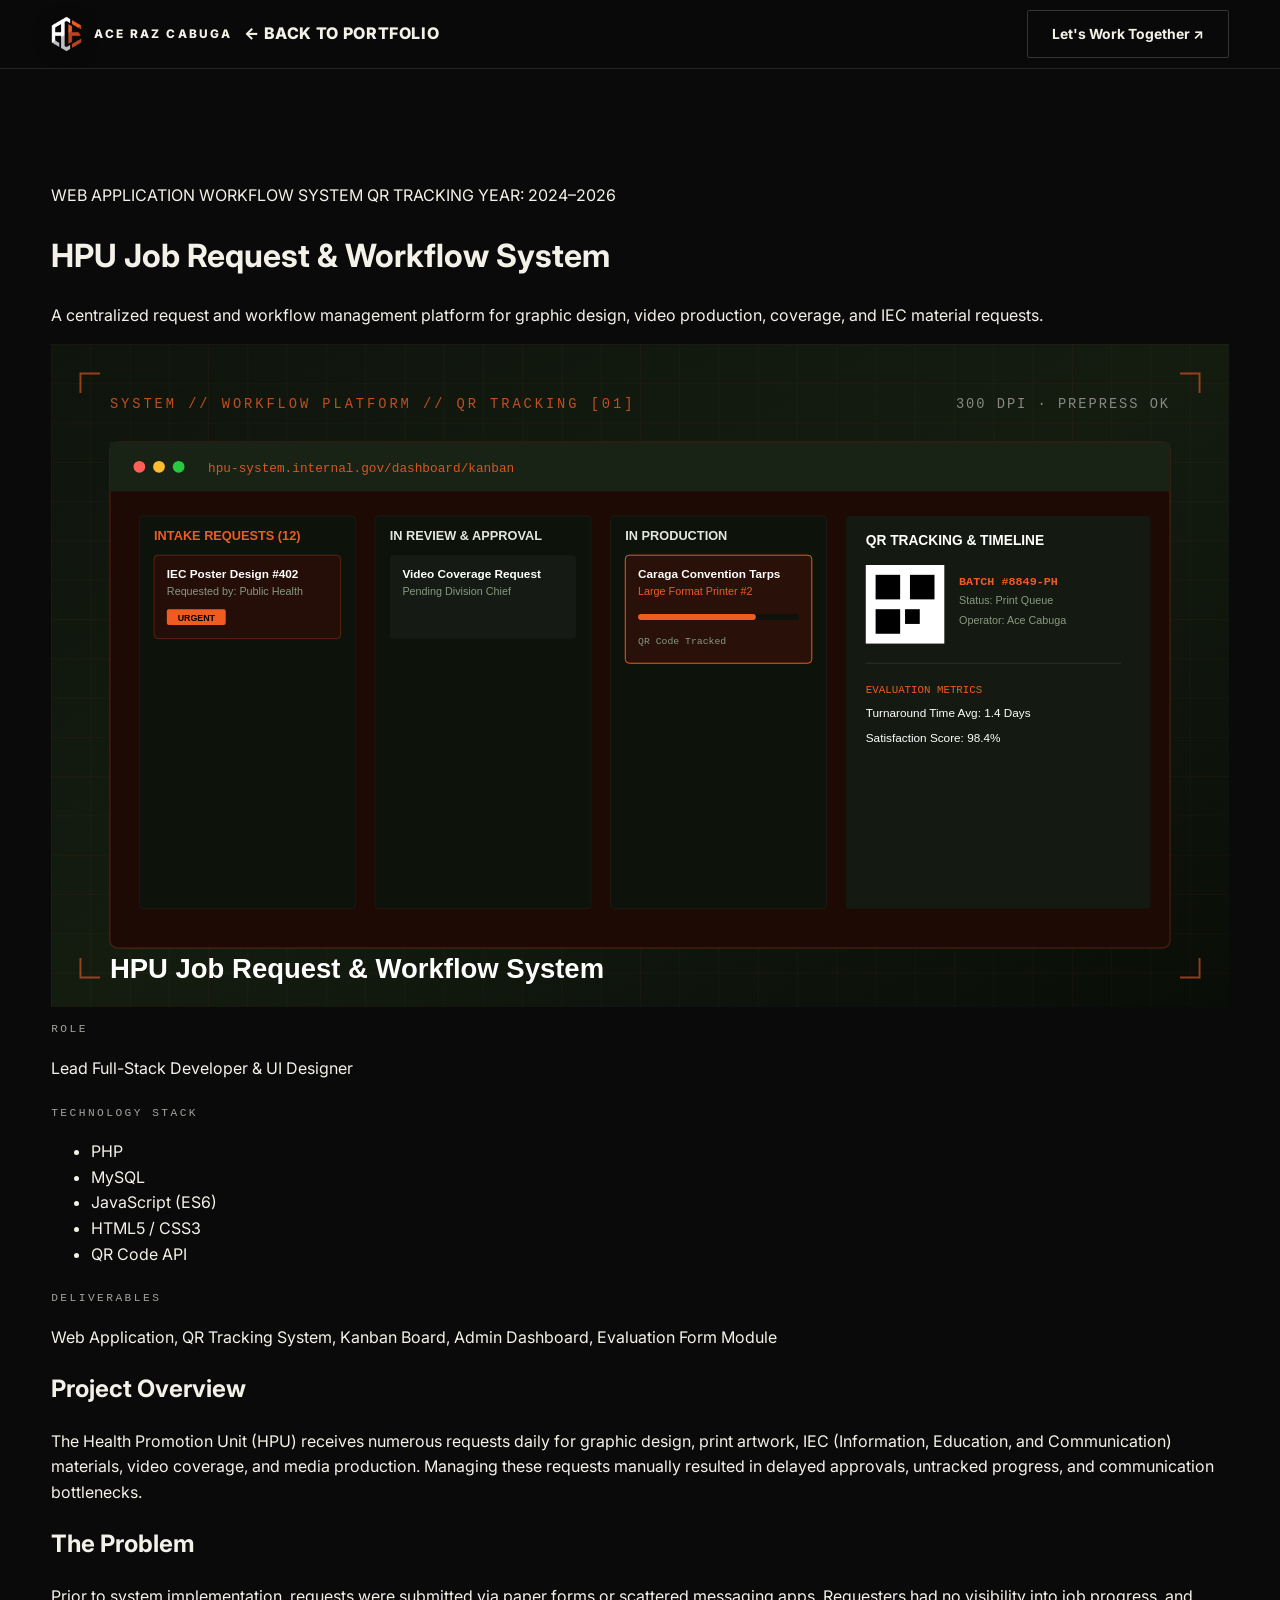
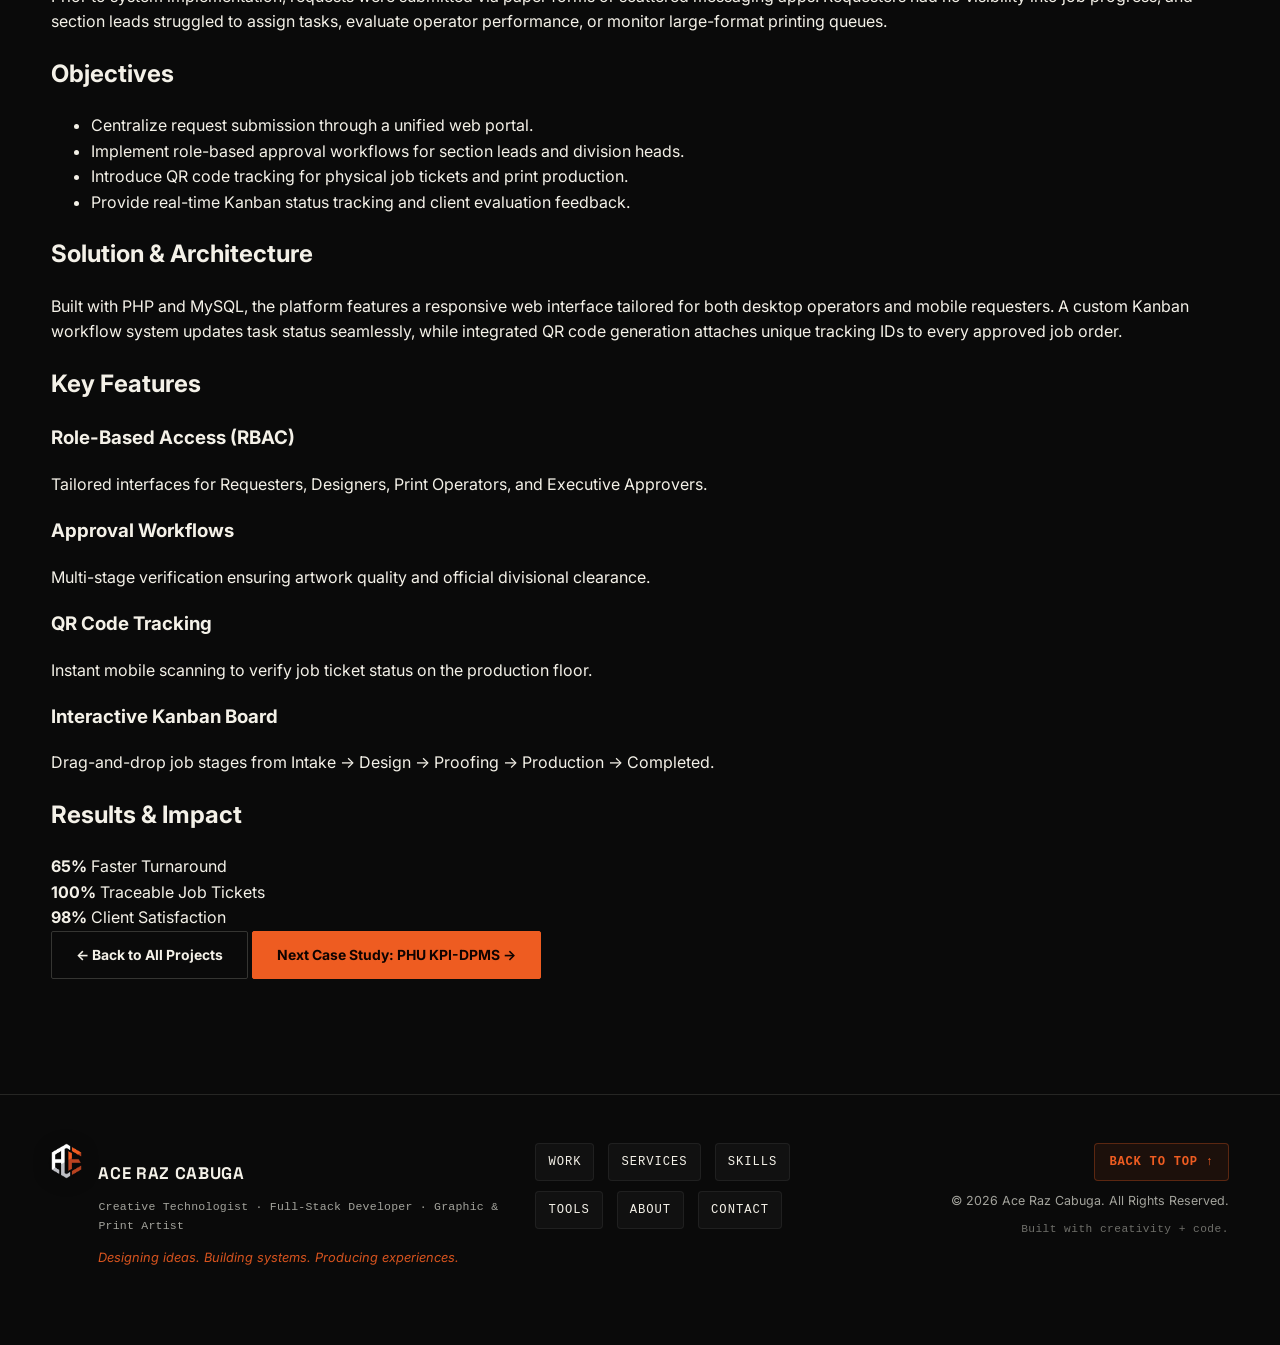
==== projects/hpu-job-request.html @ ffd81ed8 "Initial commit: Ace Creatives website files" ====
<!DOCTYPE html>
<html lang="en">
<head>
  <meta charset="UTF-8">
  <meta name="viewport" content="width=device-width, initial-scale=1.0">
  <meta name="description" content="Case Study: HPU Job Request System — Ace Raz Cabuga Portfolio">
  <title>HPU Job Request System — Case Study | Ace Raz Cabuga</title>
  <link rel="icon" href="../assets/profile/ac-monogram-profile.svg" type="image/svg+xml" />
  <link rel="preconnect" href="https://fonts.googleapis.com">
  <link rel="preconnect" href="https://fonts.gstatic.com" crossorigin>
  <link href="https://fonts.googleapis.com/css2?family=Inter:wght@400;500;600;700&family=JetBrains+Mono:wght@400;500;600&family=Space+Grotesk:wght@500;600;700;800&display=swap" rel="stylesheet">
  <link rel="stylesheet" href="../css/styles.css">
</head>
<body class="case-study-body">

  <header class="site-header" id="top">
    <a class="brand" href="../index.html#work" aria-label="Back to portfolio">
      <img src="../assets/images/logo.png" alt="Ace Raz Cabuga Official Logo" class="brand-logo-img" width="36" height="36" />
      <span class="brand-name">ACE RAZ CABUGA</span>
      <span class="brand-sub">← BACK TO PORTFOLIO</span>
    </a>
    <a class="btn btn-ghost" href="../index.html#contact">Let's Work Together ↗</a>
  </header>

  <main class="section-pad">
    <div class="case-study-hero">
      <div class="case-meta-bar">
        <span class="tech-tag">WEB APPLICATION</span>
        <span class="tech-tag">WORKFLOW SYSTEM</span>
        <span class="tech-tag">QR TRACKING</span>
        <span class="mono-meta">YEAR: 2024–2026</span>
      </div>
      <h1 class="case-title">HPU Job Request &amp; Workflow System</h1>
      <p class="case-subtitle">A centralized request and workflow management platform for graphic design, video production, coverage, and IEC material requests.</p>
    </div>

    <div class="case-preview-image">
      <!-- REPLACE WITH: assets/projects/hpu-job-request.jpg -->
      <img src="../assets/projects/hpu-job-request.svg" alt="HPU Job Request System Interface Overview" loading="lazy" />
    </div>

    <div class="case-grid">
      <aside class="case-sidebar">
        <div class="case-side-box">
          <span class="eyebrow">Role</span>
          <p>Lead Full-Stack Developer &amp; UI Designer</p>
        </div>
        <div class="case-side-box">
          <span class="eyebrow">Technology Stack</span>
          <ul class="tech-list">
            <li>PHP</li>
            <li>MySQL</li>
            <li>JavaScript (ES6)</li>
            <li>HTML5 / CSS3</li>
            <li>QR Code API</li>
          </ul>
        </div>
        <div class="case-side-box">
          <span class="eyebrow">Deliverables</span>
          <p>Web Application, QR Tracking System, Kanban Board, Admin Dashboard, Evaluation Form Module</p>
        </div>
      </aside>

      <article class="case-content">
        <section class="case-section">
          <h2>Project Overview</h2>
          <p>The Health Promotion Unit (HPU) receives numerous requests daily for graphic design, print artwork, IEC (Information, Education, and Communication) materials, video coverage, and media production. Managing these requests manually resulted in delayed approvals, untracked progress, and communication bottlenecks.</p>
        </section>

        <section class="case-section">
          <h2>The Problem</h2>
          <p>Prior to system implementation, requests were submitted via paper forms or scattered messaging apps. Requesters had no visibility into job progress, and section leads struggled to assign tasks, evaluate operator performance, or monitor large-format printing queues.</p>
        </section>

        <section class="case-section">
          <h2>Objectives</h2>
          <ul>
            <li>Centralize request submission through a unified web portal.</li>
            <li>Implement role-based approval workflows for section leads and division heads.</li>
            <li>Introduce QR code tracking for physical job tickets and print production.</li>
            <li>Provide real-time Kanban status tracking and client evaluation feedback.</li>
          </ul>
        </section>

        <section class="case-section">
          <h2>Solution &amp; Architecture</h2>
          <p>Built with PHP and MySQL, the platform features a responsive web interface tailored for both desktop operators and mobile requesters. A custom Kanban workflow system updates task status seamlessly, while integrated QR code generation attaches unique tracking IDs to every approved job order.</p>
        </section>

        <section class="case-section">
          <h2>Key Features</h2>
          <div class="feature-grid">
            <div class="feature-card">
              <h3>Role-Based Access (RBAC)</h3>
              <p>Tailored interfaces for Requesters, Designers, Print Operators, and Executive Approvers.</p>
            </div>
            <div class="feature-card">
              <h3>Approval Workflows</h3>
              <p>Multi-stage verification ensuring artwork quality and official divisional clearance.</p>
            </div>
            <div class="feature-card">
              <h3>QR Code Tracking</h3>
              <p>Instant mobile scanning to verify job ticket status on the production floor.</p>
            </div>
            <div class="feature-card">
              <h3>Interactive Kanban Board</h3>
              <p>Drag-and-drop job stages from Intake → Design → Proofing → Production → Completed.</p>
            </div>
          </div>
        </section>

        <section class="case-section">
          <h2>Results &amp; Impact</h2>
          <div class="stats-row">
            <div class="stat-item">
              <strong>65%</strong>
              <span>Faster Turnaround</span>
            </div>
            <div class="stat-item">
              <strong>100%</strong>
              <span>Traceable Job Tickets</span>
            </div>
            <div class="stat-item">
              <strong>98%</strong>
              <span>Client Satisfaction</span>
            </div>
          </div>
        </section>
      </article>
    </div>

    <div class="case-nav-footer">
      <a class="btn btn-ghost" href="../index.html#work">← Back to All Projects</a>
      <a class="btn btn-primary" href="phu-kpi.html">Next Case Study: PHU KPI-DPMS →</a>
    </div>
  </main>

  <footer class="site-footer">
    <div class="footer-brand">
      <img src="../assets/images/logo.png" alt="Ace Raz Cabuga Official Logo" class="brand-logo-img" width="36" height="36" />
      <div>
        <p class="footer-title">ACE RAZ CABUGA</p>
        <p class="footer-subtitle">Creative Technologist · Full-Stack Developer · Graphic &amp; Print Artist</p>
        <p class="footer-tagline">Designing ideas. Building systems. Producing experiences.</p>
      </div>
    </div>

    <nav class="footer-nav" aria-label="Footer navigation">
      <a href="../index.html#work">Work</a>
      <a href="../index.html#services">Services</a>
      <a href="../index.html#skills">Skills</a>
      <a href="../index.html#tools">Tools</a>
      <a href="../index.html#about">About</a>
      <a href="../index.html#contact">Contact</a>
    </nav>

    <div class="footer-right">
      <a href="#top" class="footer-back-top">Back to top ↑</a>
      <p>© <span>2026</span> Ace Raz Cabuga. All Rights Reserved.</p>
      <span class="footer-tag">Built with creativity + code.</span>
    </div>
  </footer>

  <script src="../js/cursor.js"></script>
</body>
</html>
---- css/styles.css ----
/* ============================================================
   Ace Raz Cabuga — 2026 Premium Dark Editorial
   Theme: dark charcoal / off-white / red-orange accent
   Type: Inter (body) + Space Grotesk (display) + IBM Plex Mono (labels)
   ============================================================ */
:root {
  /* Required theme system */
  --bg: #0a0a0a;
  --surface: #111110;
  --surface-2: #141413;
  --text: #f4f1e8;
  --muted: #a3a39c;
  --border: #262624;
  --accent: #ee5c21;
  --accent-soft: rgba(238, 92, 33, 0.14);

  /* Aliases (backward compatible) */
  --bg-soft: var(--surface);
  --panel: var(--surface-2);
  --line: var(--border);
  --line-soft: #1c1c1a;
  --faint: #6f6f6a;
  --accent-ink: #0f0300;

  --max: 1420px;
  --pad: clamp(20px, 4vw, 64px);
  --radius: 2px;
  --header-h: 68px;
  --font-display: "Space Grotesk", Inter, ui-sans-serif, system-ui, sans-serif;
  --font-body: Inter, ui-sans-serif, system-ui, -apple-system, "Segoe UI", sans-serif;
  --font-mono: "IBM Plex Mono", "Space Mono", ui-monospace, SFMono-Regular, Menlo, monospace;
}

* {
  box-sizing: border-box;
}

html {
  scroll-behavior: smooth;
}

body {
  margin: 0;
  background: var(--bg);
  color: var(--text);
  font-family: var(--font-body);
  -webkit-font-smoothing: antialiased;
  text-rendering: optimizeLegibility;
  overflow-x: hidden;
  line-height: 1.6;
}

::selection {
  background: var(--accent);
  color: #0a0a0a;
}

::-webkit-scrollbar {
  width: 10px;
}

::-webkit-scrollbar-track {
  background: #0a0a0a;
}

::-webkit-scrollbar-thumb {
  background: #2b2b28;
  border: 2px solid #0a0a0a;
}

::-webkit-scrollbar-thumb:hover {
  background: var(--accent);
}

a {
  color: inherit;
  text-decoration: none;
}

button,
input,
textarea,
select {
  font: inherit;
}

strong {
  font-weight: 700;
}

:focus-visible {
  outline: 2px solid var(--accent);
  outline-offset: 3px;
}

/* ---------- Utility / a11y ---------- */
.skip-link {
  position: fixed;
  top: -60px;
  left: 16px;
  z-index: 1000;
  background: var(--accent);
  color: #0a0a0a;
  font-weight: 800;
  font-size: 0.85rem;
  padding: 10px 16px;
  transition: top 0.2s ease;
}

.skip-link:focus {
  top: 12px;
}

.scroll-progress {
  position: fixed;
  top: 0;
  left: 0;
  right: 0;
  height: 2px;
  z-index: 200;
}

.scroll-progress span {
  display: block;
  height: 100%;
  width: 0;
  background: var(--accent);
}

.noise {
  pointer-events: none;
  position: fixed;
  inset: 0;
  opacity: 0.04;
  z-index: 999;
  background-image: url("data:image/svg+xml,%3Csvg viewBox='0 0 180 180' xmlns='http://www.w3.org/2000/svg'%3E%3Cfilter id='n'%3E%3CfeTurbulence type='fractalNoise' baseFrequency='.85' numOctaves='4' stitchTiles='stitch'/%3E%3C/filter%3E%3Crect width='100%25' height='100%25' filter='url(%23n)' opacity='.8'/%3E%3C/svg%3E");
}

.page-grid {
  pointer-events: none;
  position: fixed;
  inset: 0;
  z-index: 0;
  opacity: 0.5;
  background-image: linear-gradient(rgba(255, 255, 255, 0.025) 1px, transparent 1px);
  background-size: 100% 120px;
  mask-image: linear-gradient(to bottom, #000 0%, transparent 40%);
}

main,
.site-footer {
  position: relative;
  z-index: 1;
}

/* ---------- Header (always fixed at top on scroll) ---------- */
.site-header {
  position: fixed;
  top: 0;
  left: 0;
  right: 0;
  width: 100%;
  z-index: 1000;
  min-height: var(--header-h);
  padding: 10px var(--pad);
  display: flex;
  align-items: center;
  justify-content: space-between;
  gap: 20px;
  border-bottom: 1px solid var(--border);
  background: rgba(10, 10, 10, 0.94);
  backdrop-filter: blur(16px);
  -webkit-backdrop-filter: blur(16px);
  transition: background 0.25s ease, border-color 0.25s ease, padding 0.25s ease;
}

.site-header.scrolled {
  background: rgba(8, 8, 8, 0.98);
  border-bottom-color: #33332f;
  box-shadow: 0 10px 30px rgba(0, 0, 0, 0.6);
}

body {
  padding-top: var(--header-h);
}

section[id] {
  scroll-margin-top: calc(var(--header-h) + 18px);
}

.brand {
  display: flex;
  align-items: center;
  gap: 12px;
  font-weight: 800;
  letter-spacing: 0.04em;
  flex-shrink: 0;
  text-decoration: none;
}

.brand-mark {
  font-family: var(--font-display);
  font-size: 1.45rem;
  font-weight: 700;
  letter-spacing: -0.08em;
  color: var(--accent);
}

.brand-logo-img {
  height: 36px;
  width: auto;
  max-width: 44px;
  object-fit: contain;
  display: block;
  filter: drop-shadow(0 2px 8px rgba(0, 0, 0, 0.5));
  transition: transform 0.25s ease, filter 0.25s ease;
}

.brand:hover .brand-logo-img {
  transform: scale(1.06);
  filter: drop-shadow(0 4px 14px rgba(238, 92, 33, 0.4));
}

.brand-name {
  font-size: 0.74rem;
  letter-spacing: 0.18em;
}

.site-nav {
  display: flex;
  align-items: center;
  gap: clamp(6px, 1.1vw, 16px);
  font-size: 0.76rem;
  color: #c8c8c2;
}

.nav-link {
  display: inline-flex;
  align-items: baseline;
  gap: 6px;
  padding: 10px 2px;
  position: relative;
  min-height: 44px;
  align-items: center;
  transition: color 0.2s ease;
}

.nav-link .nav-num {
  font-family: var(--font-mono);
  font-size: 0.6rem;
  color: var(--faint);
}

.nav-link::after {
  content: "";
  position: absolute;
  left: 0;
  bottom: 6px;
  height: 1px;
  width: 0;
  background: var(--accent);
  transition: width 0.25s ease;
}

.nav-link:hover {
  color: var(--text);
}

.nav-link:hover::after,
.nav-link.active::after {
  width: 100%;
}

.nav-link.active {
  color: var(--accent);
}

.nav-link.active .nav-num {
  color: var(--accent);
}

.nav-cta {
  display: inline-flex;
  align-items: center;
  gap: 8px;
  padding: 10px 16px;
  min-height: 44px;
  border: 1px solid #3a3a36;
  color: var(--text);
  font-weight: 700;
  white-space: nowrap;
  transition: background 0.2s ease, color 0.2s ease, border-color 0.2s ease, transform 0.2s ease;
}

.nav-cta i {
  font-style: normal;
  color: var(--accent);
}

.nav-cta:hover {
  background: var(--accent);
  color: #0a0a0a;
  border-color: var(--accent);
  transform: translateY(-1px);
}

.nav-cta:hover i {
  color: #0a0a0a;
}

.menu-toggle {
  display: none;
  background: none;
  border: 1px solid var(--border);
  padding: 10px 12px;
  min-width: 48px;
  min-height: 44px;
  color: var(--text);
  cursor: pointer;
}

.menu-toggle span {
  display: block;
  width: 24px;
  height: 1.5px;
  background: currentColor;
  margin: 5px 0;
  transition: transform 0.25s ease, opacity 0.25s ease;
}

.menu-toggle[aria-expanded="true"] span:first-child {
  transform: translateY(3.5px) rotate(45deg);
}

.menu-toggle[aria-expanded="true"] span:last-child {
  transform: translateY(-3px) rotate(-45deg);
}

/* ---------- Layout ---------- */
.section-pad {
  width: min(100%, var(--max));
  margin: 0 auto;
  padding: clamp(72px, 9vw, 128px) var(--pad);
}

.section-line {
  border-top: 1px solid var(--border);
}

.eyebrow {
  font-family: var(--font-mono);
  font-size: 0.7rem;
  letter-spacing: 0.22em;
  text-transform: uppercase;
  color: var(--muted);
  font-weight: 500;
}

.eyebrow-count {
  color: var(--accent);
}

/* ---------- Hero ---------- */
.hero {
  padding-top: clamp(28px, 4vw, 52px);
}

.hero-top {
  display: flex;
  justify-content: space-between;
  align-items: center;
  gap: 16px;
  flex-wrap: wrap;
  border-top: 1px solid var(--border);
  border-bottom: 1px solid var(--border);
  padding: 12px 0;
  margin-bottom: 30px;
  font-family: var(--font-mono);
  font-size: 0.72rem;
  letter-spacing: 0.1em;
  text-transform: uppercase;
  color: var(--muted);
}

.hero-eyebrow {
  margin: 0;
  color: var(--text);
}

.hero-location {
  margin: 0;
}

.hero-grid {
  display: grid;
  grid-template-columns: minmax(0, 1.6fr) minmax(300px, 0.72fr);
  gap: clamp(40px, 6vw, 96px);
  align-items: start;
}

.display {
  margin: 0;
  font-family: var(--font-display);
  font-size: clamp(2.9rem, 7.4vw, 7.6rem);
  line-height: 0.95;
  letter-spacing: -0.055em;
  font-weight: 700;
  text-wrap: balance;
}

.display span {
  color: var(--accent);
}

.hero-lead {
  max-width: 640px;
  color: #bcbdb7;
  font-size: clamp(1rem, 1.5vw, 1.18rem);
  line-height: 1.7;
  margin: 26px 0 0;
}

.hero-lead strong {
  color: var(--text);
}

.hero-actions {
  display: flex;
  flex-wrap: wrap;
  gap: 12px;
  margin-top: 28px;
}

.hero-small {
  margin: 20px 0 0;
  font-size: 0.86rem;
  display: flex;
  align-items: center;
  gap: 10px;
}

.hero-small a {
  color: var(--accent);
  text-decoration: underline;
  text-underline-offset: 4px;
  font-weight: 600;
}

.hero-small a:hover {
  color: #ff7530;
}

.hero-roles {
  margin: 14px 0 0;
  font-family: var(--font-mono);
  font-size: 0.68rem;
  letter-spacing: 0.12em;
  text-transform: uppercase;
  color: var(--faint);
}

.status-dot {
  width: 8px;
  height: 8px;
  background: var(--accent);
  display: inline-block;
  border-radius: 50%;
  box-shadow: 0 0 0 6px var(--accent-soft);
  animation: pulse 2.2s infinite;
  flex-shrink: 0;
}

@keyframes pulse {

  0%,
  100% {
    box-shadow: 0 0 0 4px var(--accent-soft);
  }

  50% {
    box-shadow: 0 0 0 9px rgba(238, 92, 33, 0.08);
  }
}

.btn {
  min-height: 48px;
  display: inline-flex;
  align-items: center;
  justify-content: center;
  gap: 10px;
  padding: 0 24px;
  border: 1px solid var(--border);
  border-radius: var(--radius);
  font-size: 0.87rem;
  font-weight: 700;
  cursor: pointer;
  transition: transform 0.2s ease, background 0.2s ease, color 0.2s ease, border-color 0.2s ease;
}

.btn i {
  font-style: normal;
}

.btn:hover {
  transform: translateY(-2px);
}

.btn-primary {
  background: var(--accent);
  color: var(--accent-ink);
  border-color: var(--accent);
}

.btn-primary:hover {
  background: #ff661a;
  border-color: #ff661a;
}

.btn-ghost {
  background: transparent;
  color: var(--text);
  border-color: #353532;
}

.btn-ghost:hover {
  border-color: var(--accent);
  color: var(--accent);
}

.btn-large {
  min-height: 56px;
  padding-inline: 28px;
  font-size: 0.95rem;
}

.link-btn {
  background: none;
  border: none;
  padding: 0;
  color: var(--accent);
  text-decoration: underline;
  text-underline-offset: 3px;
  cursor: pointer;
  font-size: inherit;
}

.link-btn:hover {
  color: #ff7530;
}

/* Portrait placeholder */
.hero-card {
  border: 1px solid var(--border);
  background: var(--surface-2);
  padding: 16px;
  border-radius: var(--radius);
}

.portrait-shell {
  aspect-ratio: 4 / 4.6;
  position: relative;
  display: grid;
  place-items: center;
  overflow: hidden;
  background: #060606;
  border: 1px solid var(--line-soft);
  transition: border-color 0.4s ease, box-shadow 0.4s ease;
}

.portrait-shell:hover {
  border-color: var(--accent);
  box-shadow: 0 14px 44px rgba(238, 92, 33, 0.28);
}

.portrait-grid {
  position: absolute;
  inset: 0;
  z-index: 1;
  background-image: linear-gradient(rgba(255, 255, 255, 0.07) 1px, transparent 1px), linear-gradient(90deg, rgba(255, 255, 255, 0.07) 1px, transparent 1px);
  background-size: 28px 28px;
  opacity: 0.65;
  transition: opacity 0.45s ease, background-image 0.45s ease, transform 0.45s ease;
}

.portrait-glow {
  position: absolute;
  inset: -15%;
  z-index: 1;
  background: radial-gradient(circle at 50% 55%, rgba(238, 92, 33, 0.4) 0%, rgba(238, 92, 33, 0.08) 48%, transparent 70%);
  opacity: 0.25;
  transition: opacity 0.45s ease, transform 0.45s ease;
  pointer-events: none;
}

.portrait-shell:hover .portrait-grid {
  opacity: 1;
  background-image: linear-gradient(rgba(238, 92, 33, 0.35) 1px, transparent 1px), linear-gradient(90deg, rgba(238, 92, 33, 0.35) 1px, transparent 1px);
  transform: scale(1.03);
}

.portrait-shell:hover .portrait-glow {
  opacity: 1;
  transform: scale(1.08);
}

.portrait-shell img,
.portrait-img {
  position: absolute;
  inset: 0;
  width: 100%;
  height: 100%;
  object-fit: contain;
  object-position: center bottom;
  z-index: 2;
  filter: drop-shadow(0 12px 26px rgba(0, 0, 0, 0.85));
  transition: transform 0.45s cubic-bezier(0.16, 1, 0.3, 1), filter 0.45s ease;
}

.portrait-shell:hover .portrait-img,
.portrait-shell:hover img {
  transform: scale(1.04);
  filter: drop-shadow(0 18px 42px rgba(238, 92, 33, 0.5)) contrast(1.05) brightness(1.03);
}

.portrait-meta {
  position: absolute;
  top: 12px;
  left: 14px;
  margin: 0;
  font-family: var(--font-mono);
  font-size: 0.6rem;
  letter-spacing: 0.12em;
  line-height: 1.7;
  color: #8d8d86;
  z-index: 2;
}

.portrait-caption {
  position: absolute;
  left: 14px;
  bottom: 12px;
  margin: 0;
  font-family: var(--font-mono);
  font-size: 0.62rem;
  letter-spacing: 0.12em;
  text-transform: uppercase;
  line-height: 1.7;
  color: #d6d6cf;
  z-index: 2;
}

.portrait-corner {
  position: absolute;
  width: 14px;
  height: 14px;
  z-index: 3;
  border-color: var(--accent);
  border-style: solid;
  border-width: 0;
}

.portrait-corner.tl {
  top: 10px;
  left: 10px;
  border-top-width: 1.5px;
  border-left-width: 1.5px;
}

.portrait-corner.tr {
  top: 10px;
  right: 10px;
  border-top-width: 1.5px;
  border-right-width: 1.5px;
}

.portrait-corner.bl {
  bottom: 10px;
  left: 10px;
  border-bottom-width: 1.5px;
  border-left-width: 1.5px;
}

.portrait-corner.br {
  bottom: 10px;
  right: 10px;
  border-bottom-width: 1.5px;
  border-right-width: 1.5px;
}

.profile-meta {
  display: grid;
  gap: 14px;
  padding-top: 16px;
}

.profile-meta div {
  display: grid;
  gap: 5px;
}

.profile-meta strong {
  font-size: 0.9rem;
  font-weight: 650;
}

.profile-tags {
  display: flex;
  gap: 8px;
  list-style: none;
  margin: 4px 0 0;
  padding: 0;
  flex-wrap: wrap;
}

.profile-tags li {
  font-family: var(--font-mono);
  font-size: 0.64rem;
  letter-spacing: 0.1em;
  text-transform: uppercase;
  border: 1px solid var(--border);
  padding: 7px 10px;
  color: var(--muted);
}

.profile-tags li:first-child {
  color: #0a0a0a;
  background: var(--accent);
  border-color: var(--accent);
  font-weight: 700;
}

/* Scroll hint */
.scroll-hint {
  display: inline-flex;
  align-items: center;
  gap: 12px;
  margin-top: 40px;
  font-family: var(--font-mono);
  font-size: 0.68rem;
  letter-spacing: 0.2em;
  text-transform: uppercase;
  color: var(--faint);
}

.scroll-hint i {
  display: block;
  width: 1px;
  height: 44px;
  background: var(--border);
  position: relative;
  overflow: hidden;
}

.scroll-hint i::after {
  content: "";
  position: absolute;
  top: -50%;
  left: 0;
  width: 100%;
  height: 50%;
  background: var(--accent);
  animation: scrollline 1.8s ease-in-out infinite;
}

@keyframes scrollline {
  0% {
    top: -50%;
  }

  100% {
    top: 100%;
  }
}

/* Ticker Marquee (Infinite Seamless Loop) */
.ticker {
  margin-top: 34px;
  border-top: 1px solid var(--border);
  border-bottom: 1px solid var(--border);
  padding: 14px 0;
  overflow: hidden;
  background: rgba(255, 255, 255, 0.008);
  display: flex;
  white-space: nowrap;
}

.ticker-track {
  display: flex;
  gap: 24px;
  align-items: center;
  white-space: nowrap;
  width: max-content;
  font-family: var(--font-mono);
  font-size: 0.72rem;
  letter-spacing: 0.18em;
  text-transform: uppercase;
  color: #c4c4be;
  animation: marquee 28s linear infinite;
  will-change: transform;
}

.ticker:hover .ticker-track {
  animation-play-state: paused;
}

.ticker-track i {
  color: var(--accent);
  font-style: normal;
  font-weight: 700;
}

@keyframes marquee {
  0% {
    transform: translate3d(0, 0, 0);
  }

  100% {
    transform: translate3d(-50%, 0, 0);
  }
}

/* ---------- Section heads ---------- */
.section-head {
  display: grid;
  grid-template-columns: minmax(0, 1.3fr) minmax(280px, 0.6fr);
  gap: 48px;
  align-items: end;
  margin-bottom: 42px;
}

.section-head h2,
.split-intro h2,
.about-title h2 {
  margin: 14px 0 0;
  font-family: var(--font-display);
  font-size: clamp(2.4rem, 4.8vw, 5rem);
  line-height: 0.98;
  letter-spacing: -0.045em;
  font-weight: 700;
  text-wrap: balance;
}

.section-head p,
.split-intro p {
  color: var(--muted);
  line-height: 1.75;
  max-width: 560px;
  margin: 0;
}

.section-side .hint {
  margin-top: 16px;
  font-family: var(--font-mono);
  font-size: 0.74rem;
  color: var(--faint);
  letter-spacing: 0.04em;
}

.section-side .hint span {
  color: var(--accent);
  font-weight: 500;
}

/* ---------- Work ---------- */
.project-filter {
  display: flex;
  flex-wrap: wrap;
  gap: 8px;
  margin-bottom: 26px;
}

.filter-btn {
  color: #bdbdb7;
  border: 1px solid var(--border);
  background: transparent;
  padding: 10px 16px;
  min-height: 44px;
  cursor: pointer;
  border-radius: var(--radius);
  font-weight: 600;
  font-size: 0.84rem;
  transition: background 0.2s ease, color 0.2s ease, border-color 0.2s ease;
}

.filter-btn sup {
  font-family: var(--font-mono);
  font-size: 0.6rem;
  opacity: 0.7;
  margin-left: 4px;
}

.filter-btn.active,
.filter-btn:hover {
  color: #0b0b0b;
  background: var(--accent);
  border-color: var(--accent);
}

.project-grid {
  display: grid;
  grid-template-columns: repeat(2, minmax(0, 1fr));
  gap: 22px;
}

.project-card {
  border-top: 1px solid var(--border);
  padding-top: 14px;
  transition: opacity 0.3s ease, transform 0.3s ease;
}

.project-card.is-hidden {
  display: none;
}

.project-card.is-hiding {
  opacity: 0;
  transform: translateY(12px) scale(0.99);
}

.project-art {
  min-height: 340px;
  padding: 22px;
  display: flex;
  flex-direction: column;
  justify-content: flex-end;
  position: relative;
  overflow: hidden;
  border-radius: var(--radius);
  border: 1px solid rgba(0, 0, 0, 0.4);
  transition: transform 0.3s ease;
}

.project-art img {
  position: absolute;
  inset: 0;
  width: 100%;
  height: 100%;
  object-fit: cover;
}

.project-card:hover .project-art {
  transform: translateY(-3px);
}

.project-art::before {
  content: "";
  position: absolute;
  inset: 0;
  background-image: linear-gradient(rgba(0, 0, 0, 0.06) 1px, transparent 1px), linear-gradient(90deg, rgba(0, 0, 0, 0.06) 1px, transparent 1px);
  background-size: 26px 26px;
  pointer-events: none;
}

.project-art::after {
  content: "";
  position: absolute;
  width: 56%;
  aspect-ratio: 1;
  border: 1px solid currentColor;
  opacity: 0.16;
  border-radius: 50%;
  top: -12%;
  right: -10%;
  pointer-events: none;
}

.project-top {
  position: absolute;
  top: 0;
  left: 0;
  right: 0;
  display: flex;
  justify-content: space-between;
  gap: 12px;
  padding: 14px 16px;
  font-family: var(--font-mono);
  font-size: 0.62rem;
  letter-spacing: 0.12em;
  text-transform: uppercase;
  opacity: 0.9;
  z-index: 2;
}

.project-giant {
  position: relative;
  z-index: 2;
  font-family: var(--font-display);
  font-size: clamp(3.8rem, 7vw, 7rem);
  line-height: 0.8;
  font-weight: 700;
  letter-spacing: -0.07em;
  transition: letter-spacing 0.3s ease;
}

.project-card:hover .project-giant {
  letter-spacing: -0.05em;
}

.project-art small {
  position: relative;
  z-index: 2;
  margin-top: 12px;
  font-family: var(--font-mono);
  font-size: 0.66rem;
  letter-spacing: 0.16em;
  text-transform: uppercase;
  font-weight: 500;
}

.project-index {
  position: absolute;
  bottom: 16px;
  right: 16px;
  z-index: 2;
  font-family: var(--font-mono);
  font-size: 0.62rem;
  letter-spacing: 0.12em;
  opacity: 0.75;
  border: 1px solid currentColor;
  padding: 5px 8px;
  border-radius: var(--radius);
}

/* Flat editorial swatches */
.art-one {
  background: #ee5c21;
  color: #10140b;
}

.art-two {
  background: #ece9de;
  color: #141414;
}

.art-three {
  background: #1b1528;
  color: #f0e8ff;
  border-color: #2e2545;
}

.art-four {
  background: #13191d;
  color: #d9e8ee;
  border-color: #233038;
}

.art-five {
  background: #d9d0bd;
  color: #181309;
}

.art-rental {
  background: #101418;
  color: #cfe3d4;
  border-color: #222d28;
}

.art-pharma {
  background: #e8ece7;
  color: #12201a;
}

.project-info {
  display: grid;
  grid-template-columns: 44px 1fr;
  gap: 14px;
  padding: 18px 4px 12px;
}

.project-num {
  color: var(--accent);
  font-size: 0.74rem;
  font-weight: 500;
  padding-top: 5px;
  font-family: var(--font-mono);
  transition: transform 0.25s ease;
}

.project-card:hover .project-num {
  transform: translateY(-2px);
}

.project-cat {
  font-family: var(--font-mono) !important;
  font-size: 0.66rem !important;
  letter-spacing: 0.14em !important;
  text-transform: uppercase !important;
  color: var(--faint) !important;
  margin: 0 0 8px !important;
}

.project-info h3 {
  margin: 0 0 10px;
  font-size: 1.28rem;
  letter-spacing: -0.02em;
  font-family: var(--font-display);
}

.project-info p {
  color: var(--muted);
  line-height: 1.65;
  margin: 0 0 14px;
  font-size: 0.93rem;
}

.project-open {
  background: none;
  border: none;
  padding: 10px 0;
  min-height: 44px;
  color: var(--text);
  font-weight: 700;
  font-size: 0.86rem;
  cursor: pointer;
  display: inline-flex;
  align-items: center;
  gap: 8px;
  border-top: 1px dashed var(--border);
  width: 100%;
  margin-top: 6px;
  transition: color 0.2s ease, gap 0.2s ease;
}

.project-open i {
  font-style: normal;
  color: var(--accent);
}

.project-open:hover {
  color: var(--accent);
  gap: 12px;
}

.tags {
  display: flex;
  flex-wrap: wrap;
  gap: 7px;
}

.tags span {
  padding: 7px 10px;
  border: 1px solid var(--border);
  color: #c6c6c0;
  font-family: var(--font-mono);
  font-size: 0.62rem;
  text-transform: uppercase;
  letter-spacing: 0.06em;
  border-radius: var(--radius);
  background: rgba(255, 255, 255, 0.015);
}

.empty-note {
  border: 1px dashed var(--border);
  padding: 22px;
  color: var(--muted);
  text-align: center;
  margin-top: 22px;
  font-family: var(--font-mono);
  font-size: 0.8rem;
}

/* ---------- Services (visually distinct: rows, no previews) ---------- */
.services-list {
  border-top: 1px solid var(--border);
}

.service-row {
  display: grid;
  grid-template-columns: 64px 1fr 1fr 40px;
  gap: 28px;
  padding: 30px 8px;
  border-bottom: 1px solid var(--border);
  align-items: start;
  transition: background 0.2s ease;
}

.service-row:hover {
  background: rgba(255, 255, 255, 0.012);
}

.service-index {
  color: var(--accent);
  font-size: 0.74rem;
  font-family: var(--font-mono);
  padding-top: 6px;
}

.service-row h3 {
  margin: 0 0 14px;
  font-size: clamp(1.35rem, 2.2vw, 2rem);
  letter-spacing: -0.03em;
  font-family: var(--font-display);
  font-weight: 700;
}

.service-row p {
  margin: 0;
  color: var(--muted);
  line-height: 1.7;
  font-size: 0.94rem;
}

.service-tags {
  display: flex;
  flex-wrap: wrap;
  gap: 7px;
}

.service-tags span {
  font-family: var(--font-mono);
  font-size: 0.62rem;
  letter-spacing: 0.06em;
  text-transform: uppercase;
  color: var(--muted);
  border: 1px solid var(--border);
  padding: 6px 9px;
  border-radius: var(--radius);
}

.service-arrow {
  color: var(--faint);
  font-size: 1.2rem;
  transition: color 0.2s ease, transform 0.2s ease;
}

.service-row:hover .service-arrow {
  color: var(--accent);
  transform: translate(2px, -2px);
}

/* ---------- Skills ---------- */
.split-section {
  display: grid;
  grid-template-columns: minmax(280px, 0.75fr) minmax(0, 1.5fr);
  gap: clamp(48px, 8vw, 110px);
  align-items: start;
}

.split-intro {
  position: sticky;
  top: calc(var(--header-h) + 24px);
}

.split-intro p {
  margin-top: 22px;
}

.split-facts {
  display: grid;
  grid-template-columns: 1fr 1fr;
  gap: 12px;
  margin: 26px 0;
  border-top: 1px solid var(--border);
  border-bottom: 1px solid var(--border);
}

.split-facts div {
  padding: 16px 0;
}

.split-facts div+div {
  border-left: 1px solid var(--border);
  padding-left: 16px;
}

.split-facts strong {
  display: block;
  font-family: var(--font-display);
  font-size: 1.4rem;
  color: var(--accent);
  letter-spacing: -0.02em;
}

.split-facts span {
  font-family: var(--font-mono);
  font-size: 0.68rem;
  color: var(--muted);
  text-transform: uppercase;
  letter-spacing: 0.08em;
}

.skill-columns {
  display: grid;
  grid-template-columns: repeat(4, minmax(0, 1fr));
  gap: 20px;
}

.skill-group {
  border-top: 2px solid var(--accent);
  padding-top: 16px;
}

.skill-group:nth-child(2) {
  border-top-color: #6e6e68;
}

.skill-group:nth-child(3) {
  border-top-color: #4a4a45;
}

.skill-group:nth-child(4) {
  border-top-color: var(--accent);
}

.skill-group h3 {
  font-size: 0.92rem;
  margin: 0 0 14px;
  color: var(--text);
  font-family: var(--font-display);
}

.skill-group h3 sup {
  color: var(--accent);
  font-family: var(--font-mono);
  font-size: 0.64rem;
  margin-left: 6px;
}

.skill-group ul {
  list-style: none;
  padding: 0;
  margin: 0;
}

.skill-group li {
  padding: 10px 0;
  border-bottom: 1px solid #1e1e1c;
  color: #c9c9c3;
  font-size: 0.86rem;
  transition: color 0.2s ease, padding-left 0.2s ease;
}

.skill-group li:hover {
  color: var(--accent);
  padding-left: 6px;
}

/* ---------- Tools ---------- */
.tools-category-group {
  margin-bottom: 36px;
}

.tools-category-group:last-child {
  margin-bottom: 0;
}

.tools-group-title {
  font-family: var(--font-mono);
  font-size: 0.78rem;
  letter-spacing: 0.16em;
  text-transform: uppercase;
  color: var(--text);
  margin-bottom: 16px;
  display: flex;
  align-items: center;
  gap: 10px;
  border-bottom: 1px stroke var(--border);
  padding-bottom: 8px;
}

.tools-group-num {
  color: var(--accent);
  font-weight: 700;
}

.tools-cards-grid {
  display: grid;
  grid-template-columns: repeat(6, minmax(0, 1fr));
  gap: 12px;
}

.tool-tile {
  background: var(--surface-2);
  border: 1px solid var(--border);
  padding: 12px 14px;
  border-radius: var(--radius);
  display: flex;
  align-items: center;
  gap: 10px;
  transition: border-color 0.2s ease, transform 0.2s ease, background 0.2s ease;
  min-width: 0;
  overflow: hidden;
}

.tool-tile:hover {
  background: rgba(238, 92, 33, 0.08);
  border-color: var(--accent);
  transform: translateY(-2px);
}

.tool-tile-icon {
  width: 24px;
  height: 24px;
  flex-shrink: 0;
  display: flex;
  align-items: center;
  justify-content: center;
  color: var(--muted);
  transition: color 0.2s ease, transform 0.2s ease;
}

.tool-tile:hover .tool-tile-icon {
  color: var(--accent);
  transform: scale(1.08);
}

.tool-tile-info {
  display: flex;
  flex-direction: column;
  min-width: 0;
  overflow: hidden;
}

.tool-tile-name {
  font-family: var(--font-body);
  font-size: 0.82rem;
  font-weight: 600;
  color: var(--text);
  overflow: hidden;
  text-overflow: ellipsis;
  white-space: nowrap;
}

.tool-tile-sub {
  font-family: var(--font-mono);
  font-size: 0.65rem;
  color: var(--faint);
  text-transform: uppercase;
  letter-spacing: 0.04em;
  overflow: hidden;
  text-overflow: ellipsis;
  white-space: nowrap;
}

@media (max-width: 1200px) {
  .tools-cards-grid {
    grid-template-columns: repeat(4, minmax(0, 1fr));
  }
}

@media (max-width: 840px) {
  .tools-cards-grid {
    grid-template-columns: repeat(3, minmax(0, 1fr));
  }
}

@media (max-width: 580px) {
  .tools-cards-grid {
    grid-template-columns: repeat(2, minmax(0, 1fr));
  }
}

/* ---------- Production feature ---------- */
.production-steps {
  display: grid;
  grid-template-columns: 1fr auto 1fr auto 1fr;
  gap: 16px;
  align-items: stretch;
  margin-bottom: 22px;
}

.production-step {
  border: 1px solid var(--border);
  background: var(--surface);
  padding: 26px 22px;
  border-radius: var(--radius);
  position: relative;
}

.production-step::before,
.production-step::after {
  content: "";
  position: absolute;
  width: 12px;
  height: 12px;
  border: 1px solid var(--faint);
}

.production-step::before {
  top: 8px;
  left: 8px;
  border-right: 0;
  border-bottom: 0;
}

.production-step::after {
  bottom: 8px;
  right: 8px;
  border-left: 0;
  border-top: 0;
}

.production-num {
  font-family: var(--font-mono);
  font-size: 0.66rem;
  color: var(--accent);
  letter-spacing: 0.14em;
}

.production-step h3 {
  margin: 12px 0 8px;
  font-family: var(--font-display);
  font-size: clamp(2rem, 4vw, 3.4rem);
  letter-spacing: -0.05em;
  line-height: 0.9;
}

.production-step p {
  margin: 0;
  color: var(--muted);
  font-size: 0.9rem;
  line-height: 1.65;
}

.production-arrow {
  align-self: center;
  color: var(--accent);
  font-size: 1.4rem;
}

.production-meta {
  display: flex;
  justify-content: space-between;
  align-items: center;
  gap: 18px;
  flex-wrap: wrap;
  border-top: 1px solid var(--border);
  border-bottom: 1px solid var(--border);
  padding: 16px 0;
  margin-bottom: 20px;
}

.color-spaces {
  display: flex;
  align-items: center;
  gap: 24px;
  flex-wrap: wrap;
}

.cmyk {
  display: flex;
  align-items: center;
  gap: 8px;
}

.cmyk-dot {
  width: 30px;
  height: 30px;
  border-radius: 50%;
  display: grid;
  place-items: center;
  font-family: var(--font-mono);
  font-size: 0.66rem;
  font-weight: 500;
  border: 1px solid var(--border);
}

.cmyk-dot i {
  font-style: normal;
}

.cmyk-dot.r {
  background: #ff3b30;
  color: #fff;
  border-color: #ff3b30;
}

.cmyk-dot.g {
  background: #34c759;
  color: #000;
  border-color: #34c759;
}

.cmyk-dot.b {
  background: #007aff;
  color: #fff;
  border-color: #007aff;
}

.cmyk-dot.c {
  background: #00aeef;
  color: #06222e;
}

.cmyk-dot.m {
  background: #ec008c;
  color: #2e061c;
}

.cmyk-dot.y {
  background: #fff200;
  color: #2e2c06;
}

.cmyk-dot.k {
  background: #000;
  color: #fff;
  border-color: #333;
}

.production-note {
  font-family: var(--font-mono);
  font-size: 0.66rem;
  color: var(--faint);
  letter-spacing: 0.06em;
  margin-left: 8px;
}

.production-specs {
  display: flex;
  align-items: center;
  gap: 10px;
  flex-wrap: wrap;
  font-family: var(--font-mono);
  font-size: 0.66rem;
  letter-spacing: 0.1em;
  color: var(--muted);
}

.production-specs span {
  border: 1px solid var(--border);
  padding: 7px 10px;
  border-radius: var(--radius);
}

.reg-mark {
  color: var(--accent);
  border-color: #4a180a !important;
}

.production-list {
  display: flex;
  flex-wrap: wrap;
  gap: 8px;
  list-style: none;
  margin: 0;
  padding: 0;
}

.production-list li {
  font-size: 0.8rem;
  color: var(--muted);
  border: 1px solid var(--border);
  padding: 9px 12px;
  border-radius: var(--radius);
}

.production-list li:hover {
  color: var(--accent);
  border-color: var(--accent);
}

/* ---------- About ---------- */
.about-section {
  display: grid;
  grid-template-columns: minmax(0, 1.15fr) minmax(280px, 0.85fr);
  gap: clamp(48px, 8vw, 110px);
  align-items: start;
}

.about-flow {
  margin: 22px 0 0;
  font-family: var(--font-mono);
  font-size: 0.72rem;
  letter-spacing: 0.08em;
  color: var(--accent);
  border: 1px solid #4a180a;
  display: inline-block;
  padding: 10px 14px;
  border-radius: var(--radius);
}

.about-facts {
  display: grid;
  grid-template-columns: 1fr;
  gap: 0;
  margin: 26px 0 0;
  padding: 0;
  border-top: 1px solid var(--border);
}

.about-facts div {
  padding: 14px 0;
  border-bottom: 1px solid var(--border);
}

.about-facts div:nth-child(odd) {
  padding-right: 0;
}

.about-facts div:nth-child(even) {
  border-left: none;
  padding-left: 0;
}

.about-facts dt {
  font-family: var(--font-mono);
  font-size: 0.62rem;
  letter-spacing: 0.14em;
  text-transform: uppercase;
  color: var(--faint);
  margin-bottom: 6px;
}

.about-facts dd {
  margin: 0;
  font-weight: 700;
  font-size: 0.88rem;
}

.about-copy {
  color: #bcbdb7;
  line-height: 1.8;
  font-size: 0.98rem;
}

.about-copy .lead {
  font-size: 1.2rem;
  color: var(--text);
}

.about-actions {
  display: flex;
  flex-wrap: wrap;
  gap: 12px;
  margin-top: 26px;
}

/* ---------- Experience + Education ---------- */
.experience-timeline {
  display: flex;
  flex-direction: column;
  gap: 16px;
  margin-bottom: 32px;
}

.timeline-item {
  display: grid;
  grid-template-columns: 200px 1fr;
  gap: 24px;
  background: var(--surface-2);
  border: 1px solid var(--border);
  border-radius: var(--radius);
  padding: 24px 28px;
  transition: border-color 0.25s ease, background 0.25s ease, transform 0.25s ease;
}

.timeline-item:hover {
  border-color: var(--accent);
  background: rgba(238, 92, 33, 0.06);
  transform: translateY(-2px);
}

.timeline-period {
  display: flex;
  flex-direction: column;
  gap: 6px;
  align-items: flex-start;
}

.period-badge {
  font-family: var(--font-mono);
  font-size: 0.76rem;
  font-weight: 700;
  color: var(--accent);
  background: rgba(238, 92, 33, 0.12);
  border: 1px solid rgba(238, 92, 33, 0.2);
  padding: 4px 10px;
  border-radius: 3px;
  letter-spacing: 0.06em;
}

.timeline-loc {
  font-family: var(--font-mono);
  font-size: 0.68rem;
  color: var(--faint);
  letter-spacing: 0.04em;
}

.timeline-content {
  display: flex;
  flex-direction: column;
  gap: 6px;
}

.timeline-role {
  font-family: var(--font-display);
  font-size: 1.25rem;
  font-weight: 700;
  color: var(--text);
  margin: 0;
  letter-spacing: -0.02em;
}

.timeline-org {
  font-family: var(--font-body);
  font-size: 0.92rem;
  font-weight: 600;
  color: var(--accent);
  margin: 0 0 4px;
}

.timeline-desc {
  font-family: var(--font-body);
  font-size: 0.88rem;
  color: var(--muted);
  line-height: 1.6;
  margin: 0 0 10px;
}

.timeline-tags {
  display: flex;
  flex-wrap: wrap;
  gap: 6px 10px;
}

.timeline-tags span {
  font-family: var(--font-mono);
  font-size: 0.68rem;
  color: var(--muted);
  background: rgba(255, 255, 255, 0.04);
  border: 1px solid rgba(255, 255, 255, 0.08);
  padding: 3px 9px;
  border-radius: 2px;
}

.practice-title {
  font-family: var(--font-mono);
  font-size: 0.76rem;
  letter-spacing: 0.12em;
  text-transform: uppercase;
  color: var(--muted);
  margin-bottom: 16px;
}

@media (max-width: 860px) {
  .timeline-item {
    grid-template-columns: 1fr;
    gap: 14px;
    padding: 20px;
  }
}

.experience-grid {
  display: grid;
  grid-template-columns: repeat(4, minmax(0, 1fr));
  gap: 10px;
  list-style: none;
  margin: 0;
  padding: 0;
}

.experience-grid li {
  border: 1px solid var(--border);
  background: var(--surface);
  padding: 14px 16px;
  font-size: 0.82rem;
  font-weight: 600;
  border-radius: var(--radius);
  transition: border-color 0.2s ease, color 0.2s ease;
  text-align: center;
}

.experience-grid li:hover {
  border-color: var(--accent);
  color: var(--accent);
}

.education-grid {
  display: grid;
  grid-template-columns: repeat(2, minmax(0, 1fr));
  gap: 14px;
}

.education-card {
  border: 1px solid var(--border);
  background: var(--surface);
  padding: 26px 24px;
  border-radius: var(--radius);
  border-top: 2px solid var(--accent);
}

.education-card:nth-child(2) {
  border-top-color: #4a4a45;
}

.education-num {
  font-family: var(--font-mono);
  font-size: 0.66rem;
  color: var(--accent);
  letter-spacing: 0.12em;
}

.education-card h3 {
  margin: 12px 0 10px;
  font-family: var(--font-display);
  font-size: 1.3rem;
  letter-spacing: -0.02em;
}

.education-card p {
  margin: 0 0 6px;
  color: var(--muted);
}

.education-meta {
  font-family: var(--font-mono);
  font-size: 0.7rem;
  color: var(--faint);
  letter-spacing: 0.06em;
}

/* ---------- Process ---------- */
.process-grid {
  display: grid;
  grid-template-columns: repeat(3, minmax(0, 1fr));
  border-top: 1px solid var(--border);
  border-left: 1px solid var(--border);
}

.process-step {
  min-height: 220px;
  padding: 22px;
  border-right: 1px solid var(--border);
  border-bottom: 1px solid var(--border);
  transition: background 0.2s ease;
}

.process-step:hover {
  background: var(--surface);
}

.process-step span {
  color: var(--accent);
  font-size: 0.68rem;
  font-family: var(--font-mono);
  letter-spacing: 0.08em;
  text-transform: uppercase;
}

.process-step h3 {
  margin: 30px 0 10px;
  font-size: 1.35rem;
  font-family: var(--font-display);
}

.process-step p {
  color: var(--muted);
  line-height: 1.6;
  margin: 0;
  font-size: 0.9rem;
}

/* ---------- Contact ---------- */
.contact-grid {
  display: grid;
  grid-template-columns: minmax(0, 1.1fr) minmax(320px, 0.8fr);
  gap: clamp(40px, 6vw, 84px);
  align-items: start;
}

.contact-title {
  margin: 16px 0 20px;
  font-family: var(--font-display);
  font-size: clamp(3rem, 7.5vw, 7.2rem);
  line-height: 0.9;
  letter-spacing: -0.055em;
  font-weight: 700;
  text-wrap: balance;
}

.contact-copy {
  max-width: 600px;
  color: #bcbdb7;
  line-height: 1.7;
  font-size: 1rem;
  margin: 0 0 26px;
}

.contact-actions {
  display: flex;
  flex-wrap: wrap;
  gap: 12px;
}

.contact-note {
  color: var(--faint);
  font-family: var(--font-mono);
  font-size: 0.72rem;
  margin-top: 18px;
  max-width: 560px;
  line-height: 1.8;
}

.contact-note strong {
  color: var(--muted);
}

.social-list {
  display: flex;
  gap: 18px;
  flex-wrap: wrap;
  list-style: none;
  margin: 24px 0 0;
  padding: 20px 0 0;
  border-top: 1px solid var(--border);
  font-size: 0.84rem;
  font-weight: 600;
}

.social-list a {
  color: var(--muted);
  transition: color 0.2s ease;
  padding: 6px 0;
  min-height: 44px;
  display: inline-flex;
  align-items: center;
}

.social-list a:hover {
  color: var(--accent);
}

.contact-form {
  border: 1px solid var(--border);
  background: var(--surface-2);
  padding: 24px;
  border-radius: var(--radius);
  display: grid;
  gap: 14px;
}

.form-row {
  display: grid;
  grid-template-columns: 1fr 1fr;
  gap: 12px;
}

.contact-form label {
  display: grid;
  gap: 8px;
  font-family: var(--font-mono);
  font-size: 0.66rem;
  letter-spacing: 0.1em;
  text-transform: uppercase;
  color: var(--muted);
}

.contact-form input,
.contact-form select,
.contact-form textarea {
  background: #0d0d0c;
  border: 1px solid var(--border);
  color: var(--text);
  padding: 13px 14px;
  border-radius: var(--radius);
  font-size: 0.92rem;
  width: 100%;
  letter-spacing: 0;
  text-transform: none;
  font-family: var(--font-body);
}

.contact-form input:focus,
.contact-form select:focus,
.contact-form textarea:focus {
  outline: none;
  border-color: var(--accent);
}

.contact-form textarea {
  resize: vertical;
  min-height: 128px;
  line-height: 1.6;
}

.form-note {
  margin: 0;
  font-size: 0.82rem;
  color: var(--accent);
  min-height: 1.2em;
}

/* ---------- Footer ---------- */
/* ---------- Footer ---------- */
.site-footer {
  width: min(100%, var(--max));
  margin: 0 auto;
  padding: 48px var(--pad) 64px;
  border-top: 1px solid var(--border);
  display: grid;
  grid-template-columns: 1.5fr 1fr 1.2fr;
  gap: 36px;
  align-items: start;
  color: var(--muted);
  font-size: 0.82rem;
  line-height: 1.6;
}

.footer-brand {
  display: flex;
  align-items: flex-start;
  gap: 16px;
}

.footer-brand .brand-mark {
  font-family: var(--font-display);
  font-size: 1.6rem;
  font-weight: 800;
  color: var(--accent);
  line-height: 1;
  letter-spacing: -0.04em;
  padding-top: 2px;
}

.footer-title {
  font-family: var(--font-display);
  font-size: 1.05rem;
  font-weight: 700;
  color: var(--text);
  letter-spacing: 0.04em;
  margin-bottom: 4px;
  text-transform: uppercase;
}

.footer-subtitle {
  font-family: var(--font-mono);
  font-size: 0.72rem;
  color: var(--muted);
  letter-spacing: 0.02em;
  margin-bottom: 8px;
}

.footer-tagline {
  font-family: var(--font-body);
  font-size: 0.8rem;
  color: var(--accent);
  font-style: italic;
  opacity: 0.9;
}

.footer-nav {
  display: flex;
  flex-wrap: wrap;
  gap: 10px 14px;
  align-items: center;
}

.footer-nav a {
  color: var(--text);
  font-family: var(--font-mono);
  font-size: 0.76rem;
  letter-spacing: 0.08em;
  text-transform: uppercase;
  text-decoration: none;
  padding: 6px 12px;
  border-radius: 4px;
  background: rgba(255, 255, 255, 0.03);
  border: 1px solid rgba(255, 255, 255, 0.06);
  transition: all 0.2s cubic-bezier(0.16, 1, 0.3, 1);
  min-height: 38px;
  display: inline-flex;
  align-items: center;
}

.footer-nav a:hover {
  color: #080808;
  background: var(--accent);
  border-color: var(--accent);
  transform: translateY(-2px);
  box-shadow: 0 4px 12px rgba(238, 92, 33, 0.25);
}

.footer-right {
  display: flex;
  flex-direction: column;
  align-items: flex-end;
  text-align: right;
  gap: 10px;
}

.footer-back-top {
  color: var(--accent) !important;
  font-family: var(--font-mono);
  font-size: 0.76rem;
  font-weight: 600;
  letter-spacing: 0.06em;
  text-transform: uppercase;
  text-decoration: none;
  padding: 6px 14px;
  border: 1px solid rgba(238, 92, 33, 0.3);
  border-radius: 4px;
  background: rgba(238, 92, 33, 0.08);
  transition: all 0.25s ease;
  display: inline-flex;
  align-items: center;
  gap: 6px;
  min-height: 38px;
}

.footer-back-top:hover {
  background: var(--accent);
  color: #080808 !important;
  box-shadow: 0 0 16px rgba(238, 92, 33, 0.35);
  transform: translateY(-2px);
}

.footer-right p {
  margin: 0;
  font-family: var(--font-body);
  font-size: 0.78rem;
  color: var(--muted);
}

.footer-tag {
  font-family: var(--font-mono);
  font-size: 0.7rem;
  color: var(--faint);
  letter-spacing: 0.04em;
}

.footer-time {
  font-family: var(--font-mono);
  font-size: 0.72rem;
  color: var(--accent);
  background: rgba(238, 92, 33, 0.08);
  border: 1px solid rgba(238, 92, 33, 0.18);
  padding: 4px 10px;
  border-radius: 3px;
  display: inline-flex;
  align-items: center;
  gap: 6px;
}

.footer-time::before {
  content: '';
  width: 6px;
  height: 6px;
  background: var(--accent);
  border-radius: 50%;
  display: inline-block;
  box-shadow: 0 0 8px var(--accent);
  animation: pulse-dot 2s infinite ease-in-out;
}

@keyframes pulse-dot {

  0%,
  100% {
    opacity: 1;
    transform: scale(1);
  }

  50% {
    opacity: 0.4;
    transform: scale(0.85);
  }
}

/* ---------- Back to top ---------- */
.to-top-btn {
  position: fixed;
  right: 20px;
  bottom: 20px;
  z-index: 90;
  width: 48px;
  height: 48px;
  border-radius: var(--radius);
  border: 1px solid var(--border);
  background: var(--surface);
  color: var(--text);
  font-size: 1.1rem;
  cursor: pointer;
  opacity: 0;
  pointer-events: none;
  transform: translateY(8px);
  transition: opacity 0.25s ease, transform 0.25s ease, border-color 0.2s ease, color 0.2s ease;
}

.to-top-btn.show {
  opacity: 1;
  pointer-events: auto;
  transform: none;
}

.to-top-btn:hover {
  border-color: var(--accent);
  color: var(--accent);
}

/* ---------- Modal (reusable case-study panel) ---------- */
.modal {
  position: fixed;
  inset: 0;
  z-index: 300;
  display: none;
}

.modal.open {
  display: block;
}

.modal-backdrop {
  position: absolute;
  inset: 0;
  background: rgba(0, 0, 0, 0.72);
}

.modal-panel {
  position: absolute;
  inset: 4vh 4vw;
  max-width: 960px;
  margin: 0 auto;
  background: var(--surface);
  border: 1px solid var(--border);
  border-radius: 4px;
  overflow-y: auto;
  padding: clamp(24px, 4vw, 48px);
}

.modal-close {
  position: sticky;
  top: 0;
  float: right;
  background: var(--bg);
  border: 1px solid var(--border);
  color: var(--text);
  width: 44px;
  height: 44px;
  cursor: pointer;
  border-radius: var(--radius);
}

.modal-close:hover {
  border-color: var(--accent);
  color: var(--accent);
}

.modal-kicker {
  font-family: var(--font-mono);
  font-size: 0.66rem;
  letter-spacing: 0.2em;
  text-transform: uppercase;
  color: var(--accent);
  margin: 0 0 10px;
}

.modal-title {
  font-family: var(--font-display);
  font-size: clamp(1.8rem, 4vw, 3rem);
  letter-spacing: -0.04em;
  margin: 0 0 8px;
}

.modal-cat {
  font-family: var(--font-mono);
  font-size: 0.7rem;
  color: var(--muted);
  letter-spacing: 0.08em;
  text-transform: uppercase;
  margin: 0 0 20px;
}

.modal-shot {
  border: 1px dashed var(--border);
  min-height: 220px;
  display: grid;
  place-items: center;
  color: var(--faint);
  font-family: var(--font-mono);
  font-size: 0.74rem;
  margin-bottom: 14px;
  background: #0d0d0c;
  padding: 20px;
  text-align: center;
}

.modal-page {
  margin: 0 0 22px;
}

.modal-page a {
  color: var(--accent);
  font-weight: 700;
  font-size: 0.86rem;
  text-decoration: underline;
  text-underline-offset: 4px;
}

.modal-page a:hover {
  color: #ff7530;
}

.modal-grid {
  display: grid;
  grid-template-columns: 1fr 1fr;
  gap: 0 32px;
}

.modal-grid>div {
  border-top: 1px solid var(--border);
  padding: 16px 0;
}

.modal-grid h4 {
  margin: 0 0 8px;
  font-family: var(--font-mono);
  font-size: 0.66rem;
  letter-spacing: 0.16em;
  text-transform: uppercase;
  color: var(--accent);
}

.modal-grid p {
  margin: 0;
  color: #c9c9c3;
  font-size: 0.9rem;
  line-height: 1.7;
}

/* ---------- Reveal ---------- */
.reveal {
  opacity: 0;
  transform: translateY(18px);
  transition: opacity 0.7s ease, transform 0.7s ease;
}

.reveal.visible {
  opacity: 1;
  transform: none;
}

/* ---------- Responsive Enhancements ---------- */
@media (max-width: 1500px) {
  .site-nav {
    gap: clamp(4px, 0.7vw, 10px);
    font-size: 0.72rem;
  }

  .nav-link .nav-num {
    display: none;
  }
}

/* Collapse to hamburger below 1200px so all 11 links + CTA fit cleanly */
@media (max-width: 1200px) {
  .menu-toggle {
    display: block;
  }

  .site-nav {
    display: none;
    position: absolute;
    top: 100%;
    left: var(--pad);
    right: var(--pad);
    background: #101010;
    border: 1px solid var(--border);
    padding: 12px;
    flex-direction: column;
    align-items: stretch;
    gap: 2px;
    box-shadow: 0 24px 60px rgba(0, 0, 0, 0.5);
    opacity: 0;
    transform: translateY(-8px);
    transition: opacity 0.25s ease, transform 0.25s ease;
  }

  .site-nav.open,
  .site-nav.is-open {
    display: flex;
    opacity: 1;
    transform: none;
  }

  .site-nav a {
    padding: 12px 10px;
    min-height: 44px;
    display: flex;
    align-items: center;
    border-bottom: 1px solid var(--line-soft);
    font-size: 0.88rem;
  }

  .site-nav .nav-num {
    display: inline-block;
    margin-right: 8px;
    color: var(--accent);
  }

  .nav-cta {
    justify-content: center;
    margin-top: 8px;
  }
}

@media (max-width: 1080px) {
  .service-row {
    grid-template-columns: 52px 1fr 40px;
  }

  .service-row p {
    grid-column: 2;
  }

  .site-footer {
    grid-template-columns: 1fr 1fr;
  }

  .footer-right {
    text-align: left;
    align-items: flex-start;
  }

  .experience-grid {
    grid-template-columns: 1fr 1fr;
  }
}

@media (max-width: 980px) {

  .hero-grid,
  .section-head,
  .about-section,
  .split-section,
  .contact-grid {
    grid-template-columns: 1fr;
  }

  .hero-card {
    max-width: 100%;
  }

  .skill-columns {
    grid-template-columns: 1fr 1fr;
  }

  .split-intro {
    position: static;
  }

  .process-grid {
    grid-template-columns: repeat(2, minmax(0, 1fr));
  }

  .education-grid {
    grid-template-columns: 1fr;
  }
}

@media (max-width: 720px) {
  :root {
    --header-h: 64px;
  }

  .brand-name {
    display: none;
  }

  .display {
    font-size: clamp(2.5rem, 11vw, 4rem);
  }

  .project-grid,
  .skill-columns,
  .process-grid,
  .form-row,
  .experience-grid {
    grid-template-columns: 1fr;
  }

  .service-row {
    grid-template-columns: 1fr;
    gap: 12px;
  }

  .service-row p {
    grid-column: 1;
  }

  .service-arrow {
    display: none;
  }

  .project-art {
    min-height: 250px;
  }

  .production-steps {
    grid-template-columns: 1fr;
  }

  .production-arrow {
    transform: rotate(90deg);
    justify-self: center;
  }

  .site-footer {
    grid-template-columns: 1fr;
  }

  .contact-title {
    font-size: clamp(2.6rem, 12vw, 4rem);
  }

  .ticker-track {
    animation-duration: 20s;
  }

  .modal-panel {
    inset: 2vh 3vw;
  }

  .modal-grid {
    grid-template-columns: 1fr;
  }

  .contact-form input,
  .contact-form select,
  .contact-form textarea {
    font-size: 16px;
  }

  /* Prevents iOS auto-zoom */
}

@media (max-width: 480px) {
  .tools-cards-grid {
    grid-template-columns: repeat(2, minmax(0, 1fr));
  }

  .hero-actions {
    flex-direction: column;
    width: 100%;
  }

  .hero-actions .btn {
    width: 100%;
    justify-content: center;
  }

  .color-spaces {
    flex-direction: column;
    align-items: flex-start;
    gap: 14px;
  }
}

@media (max-width: 380px) {
  .section-pad {
    padding-left: 16px;
    padding-right: 16px;
  }
}

@media (prefers-reduced-motion: reduce) {
  html {
    scroll-behavior: auto;
  }

  .reveal {
    opacity: 1;
    transform: none;
    transition: none;
  }

  .btn,
  .nav-cta,
  .project-art,
  .site-nav {
    transition: none;
  }

  .ticker-track {
    animation: none;
    flex-wrap: wrap;
    width: auto;
    white-space: normal;
  }

  .status-dot,
  .scroll-hint i::after {
    animation: none;
  }
}

/* ============================================================
   CUSTOM CURSOR SYSTEM (Dark Editorial Accent)
   Only active on fine pointer / hover devices
   ============================================================ */
@media (hover: hover) and (pointer: fine) {
  body.custom-cursor-enabled,
  body.custom-cursor-enabled a,
  body.custom-cursor-enabled button,
  body.custom-cursor-enabled [role="button"],
  body.custom-cursor-enabled .project-card,
  body.custom-cursor-enabled .project-art,
  body.custom-cursor-enabled .tool-tile {
    cursor: none !important;
  }

  /* Keep native system cursor on form controls */
  body.custom-cursor-enabled input,
  body.custom-cursor-enabled textarea,
  body.custom-cursor-enabled select,
  body.custom-cursor-enabled [contenteditable="true"] {
    cursor: auto !important;
  }

  .cursor-pointer {
    position: fixed;
    top: 0;
    left: 0;
    width: 22px;
    height: 22px;
    pointer-events: none;
    z-index: 999999;
    opacity: 0;
    transform: translate3d(-100px, -100px, 0);
    transition: opacity 0.3s ease;
    will-change: transform;
    filter: drop-shadow(0 2px 6px rgba(0, 0, 0, 0.6));
  }

  .cursor-pointer svg {
    display: block;
    width: 100%;
    height: 100%;
    transition: transform 0.25s ease;
  }

  .cursor-ring {
    position: fixed;
    top: 0;
    left: 0;
    width: 34px;
    height: 34px;
    border: 1px solid rgba(238, 92, 33, 0.45);
    background-color: transparent;
    border-radius: 50%;
    pointer-events: none;
    z-index: 999998;
    opacity: 0;
    display: flex;
    align-items: center;
    justify-content: center;
    transform: translate3d(-100px, -100px, 0);
    transition: opacity 0.3s ease, width 0.35s cubic-bezier(0.16, 1, 0.3, 1), height 0.35s cubic-bezier(0.16, 1, 0.3, 1), border-color 0.25s ease, background-color 0.25s ease, box-shadow 0.25s ease;
    box-sizing: border-box;
    will-change: transform, width, height;
  }

  .cursor-text {
    font-family: var(--font-mono);
    font-size: 0.65rem;
    font-weight: 700;
    letter-spacing: 0.16em;
    color: var(--accent);
    text-transform: uppercase;
    opacity: 0;
    transform: scale(0.6);
    transition: opacity 0.25s ease, transform 0.25s ease;
    pointer-events: none;
    user-select: none;
    white-space: nowrap;
  }

  .cursor-ripple {
    position: fixed;
    top: 0;
    left: 0;
    width: 24px;
    height: 24px;
    border: 1.5px solid var(--accent);
    border-radius: 50%;
    pointer-events: none;
    z-index: 999997;
    opacity: 0;
    transform: translate3d(-50%, -50%, 0) scale(1);
    box-sizing: border-box;
  }

  @keyframes cursorRippleAnim {
    0% {
      opacity: 0.85;
      transform: translate3d(-50%, -50%, 0) scale(0.4);
    }
    100% {
      opacity: 0;
      transform: translate3d(-50%, -50%, 0) scale(3.5);
    }
  }

  .cursor-ripple.animate {
    animation: cursorRippleAnim 0.42s cubic-bezier(0.1, 0.8, 0.3, 1) forwards;
  }

  /* Interactive States */
  .cursor-ring.is-hover {
    width: 50px;
    height: 50px;
    border-color: var(--accent);
    background-color: rgba(238, 92, 33, 0.08);
  }

  .cursor-pointer.is-hover svg {
    transform: scale(1.15) rotate(-6deg);
  }

  .cursor-ring.is-view {
    width: 84px;
    height: 84px;
    border-color: var(--accent);
    background-color: rgba(10, 10, 10, 0.84);
    backdrop-filter: blur(4px);
    -webkit-backdrop-filter: blur(4px);
    box-shadow: 0 10px 30px rgba(0, 0, 0, 0.6), 0 0 20px rgba(238, 92, 33, 0.25);
  }

  .cursor-ring.is-view .cursor-text {
    opacity: 1;
    transform: scale(1);
  }

  .cursor-pointer.is-view {
    opacity: 0 !important;
  }

  .cursor-ring.is-text {
    width: 44px;
    height: 44px;
    border-color: rgba(255, 255, 255, 0.2);
    background-color: transparent;
    opacity: 0.4;
  }

  .cursor-ring.is-clicked {
    transform: translate3d(-100px, -100px, 0) scale(0.85);
  }

  .cursor-ring.is-hidden,
  .cursor-pointer.is-hidden {
    opacity: 0 !important;
  }

  .cursor-ring.is-active,
  .cursor-pointer.is-active {
    opacity: 1;
  }
}
}
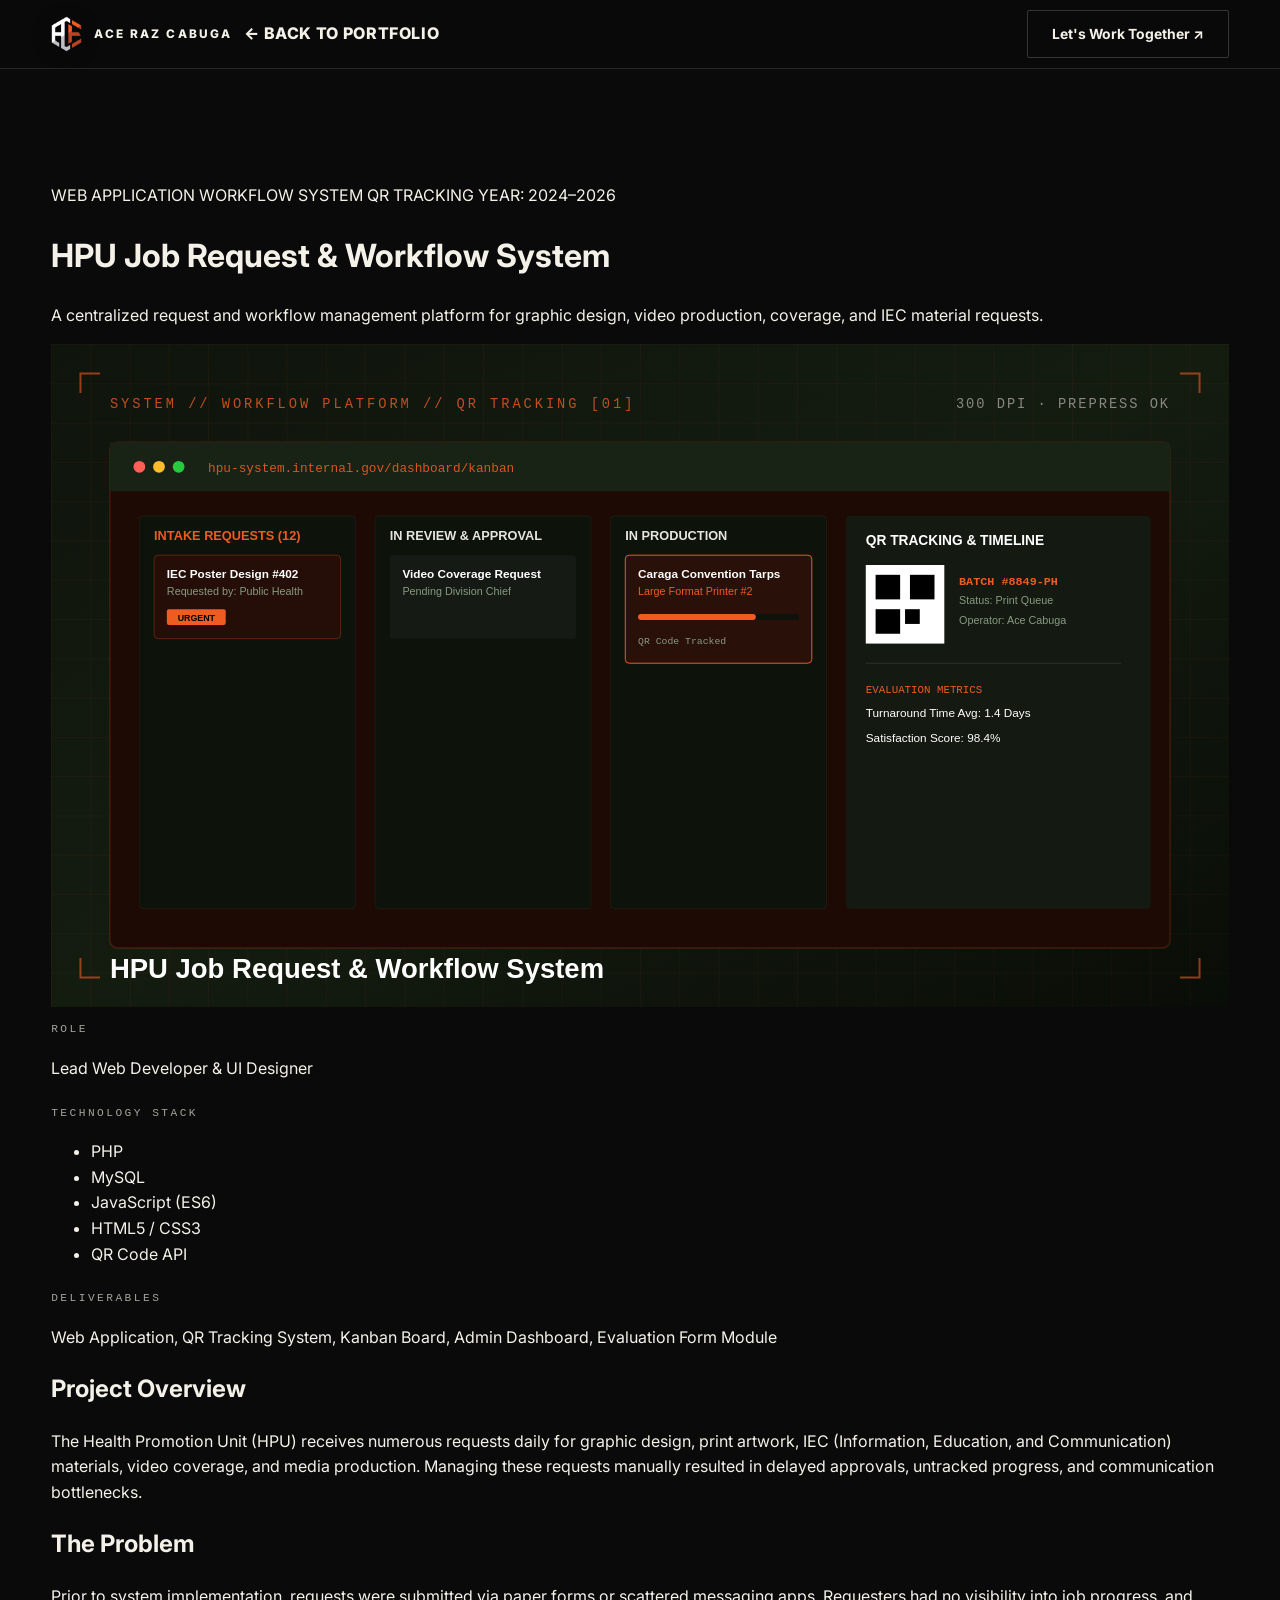
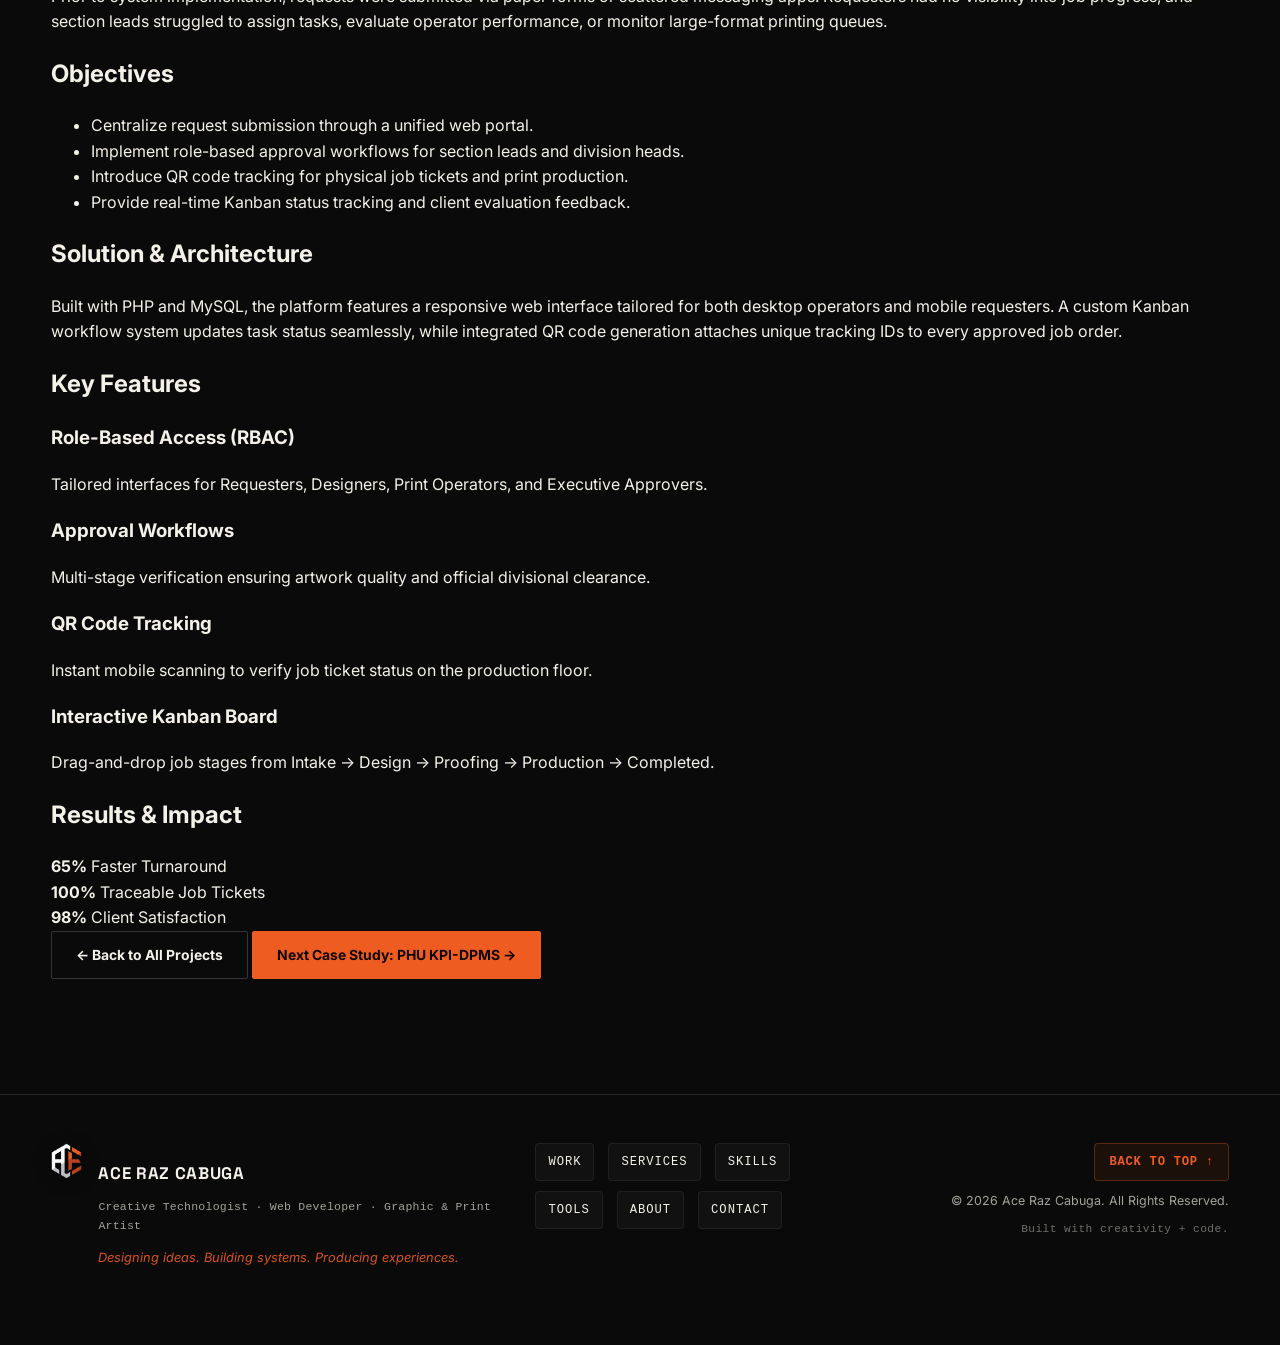
==== commit a70fef8c: "Change Full-Stack Developer title to Web Developer across portfolio site" ====
--- a/projects/hpu-job-request.html
+++ b/projects/hpu-job-request.html
@@ -43,7 +43,7 @@
       <aside class="case-sidebar">
         <div class="case-side-box">
           <span class="eyebrow">Role</span>
-          <p>Lead Full-Stack Developer &amp; UI Designer</p>
+          <p>Lead Web Developer &amp; UI Designer</p>
         </div>
         <div class="case-side-box">
           <span class="eyebrow">Technology Stack</span>
@@ -140,7 +140,7 @@
       <img src="../assets/images/logo.png" alt="Ace Raz Cabuga Official Logo" class="brand-logo-img" width="36" height="36" />
       <div>
         <p class="footer-title">ACE RAZ CABUGA</p>
-        <p class="footer-subtitle">Creative Technologist · Full-Stack Developer · Graphic &amp; Print Artist</p>
+        <p class="footer-subtitle">Creative Technologist · Web Developer · Graphic &amp; Print Artist</p>
         <p class="footer-tagline">Designing ideas. Building systems. Producing experiences.</p>
       </div>
     </div>
--- a/css/styles.css
+++ b/css/styles.css
@@ -141,10 +141,11 @@
   position: fixed;
   inset: 0;
   z-index: 0;
-  opacity: 0.5;
-  background-image: linear-gradient(rgba(255, 255, 255, 0.025) 1px, transparent 1px);
-  background-size: 100% 120px;
-  mask-image: linear-gradient(to bottom, #000 0%, transparent 40%);
+  opacity: 0.05;
+  background-image:
+    linear-gradient(rgba(255, 255, 255, 0.4) 1px, transparent 1px),
+    linear-gradient(90deg, rgba(255, 255, 255, 0.4) 1px, transparent 1px);
+  background-size: 40px 40px;
 }
 
 main,
@@ -898,8 +899,8 @@
 
 .project-grid {
   display: grid;
-  grid-template-columns: repeat(2, minmax(0, 1fr));
-  gap: 22px;
+  grid-template-columns: repeat(3, minmax(0, 1fr));
+  gap: 18px;
 }
 
 .project-card {
@@ -918,8 +919,8 @@
 }
 
 .project-art {
-  min-height: 340px;
-  padding: 22px;
+  min-height: 180px;
+  padding: 14px;
   display: flex;
   flex-direction: column;
   justify-content: flex-end;
@@ -971,11 +972,11 @@
   right: 0;
   display: flex;
   justify-content: space-between;
-  gap: 12px;
-  padding: 14px 16px;
-  font-family: var(--font-mono);
-  font-size: 0.62rem;
-  letter-spacing: 0.12em;
+  gap: 8px;
+  padding: 10px 12px;
+  font-family: var(--font-mono);
+  font-size: 0.58rem;
+  letter-spacing: 0.1em;
   text-transform: uppercase;
   opacity: 0.9;
   z-index: 2;
@@ -985,39 +986,39 @@
   position: relative;
   z-index: 2;
   font-family: var(--font-display);
-  font-size: clamp(3.8rem, 7vw, 7rem);
-  line-height: 0.8;
+  font-size: clamp(1.8rem, 2.8vw, 2.8rem);
+  line-height: 0.85;
   font-weight: 700;
-  letter-spacing: -0.07em;
+  letter-spacing: -0.05em;
   transition: letter-spacing 0.3s ease;
 }
 
 .project-card:hover .project-giant {
-  letter-spacing: -0.05em;
+  letter-spacing: -0.04em;
 }
 
 .project-art small {
   position: relative;
   z-index: 2;
-  margin-top: 12px;
-  font-family: var(--font-mono);
-  font-size: 0.66rem;
-  letter-spacing: 0.16em;
+  margin-top: 8px;
+  font-family: var(--font-mono);
+  font-size: 0.6rem;
+  letter-spacing: 0.12em;
   text-transform: uppercase;
   font-weight: 500;
 }
 
 .project-index {
   position: absolute;
-  bottom: 16px;
-  right: 16px;
+  bottom: 12px;
+  right: 12px;
   z-index: 2;
   font-family: var(--font-mono);
-  font-size: 0.62rem;
-  letter-spacing: 0.12em;
+  font-size: 0.58rem;
+  letter-spacing: 0.1em;
   opacity: 0.75;
   border: 1px solid currentColor;
-  padding: 5px 8px;
+  padding: 4px 7px;
   border-radius: var(--radius);
 }
 
@@ -1062,16 +1063,16 @@
 
 .project-info {
   display: grid;
-  grid-template-columns: 44px 1fr;
-  gap: 14px;
-  padding: 18px 4px 12px;
+  grid-template-columns: 34px 1fr;
+  gap: 10px;
+  padding: 14px 2px 8px;
 }
 
 .project-num {
   color: var(--accent);
-  font-size: 0.74rem;
+  font-size: 0.7rem;
   font-weight: 500;
-  padding-top: 5px;
+  padding-top: 3px;
   font-family: var(--font-mono);
   transition: transform 0.25s ease;
 }
@@ -1082,42 +1083,42 @@
 
 .project-cat {
   font-family: var(--font-mono) !important;
-  font-size: 0.66rem !important;
-  letter-spacing: 0.14em !important;
+  font-size: 0.62rem !important;
+  letter-spacing: 0.12em !important;
   text-transform: uppercase !important;
   color: var(--faint) !important;
-  margin: 0 0 8px !important;
+  margin: 0 0 6px !important;
 }
 
 .project-info h3 {
-  margin: 0 0 10px;
-  font-size: 1.28rem;
+  margin: 0 0 8px;
+  font-size: 1.08rem;
   letter-spacing: -0.02em;
   font-family: var(--font-display);
 }
 
 .project-info p {
   color: var(--muted);
-  line-height: 1.65;
-  margin: 0 0 14px;
-  font-size: 0.93rem;
+  line-height: 1.55;
+  margin: 0 0 10px;
+  font-size: 0.85rem;
 }
 
 .project-open {
   background: none;
   border: none;
-  padding: 10px 0;
-  min-height: 44px;
+  padding: 8px 0;
+  min-height: 38px;
   color: var(--text);
   font-weight: 700;
-  font-size: 0.86rem;
+  font-size: 0.82rem;
   cursor: pointer;
   display: inline-flex;
   align-items: center;
   gap: 8px;
   border-top: 1px dashed var(--border);
   width: 100%;
-  margin-top: 6px;
+  margin-top: 4px;
   transition: color 0.2s ease, gap 0.2s ease;
 }
 
@@ -1134,17 +1135,17 @@
 .tags {
   display: flex;
   flex-wrap: wrap;
-  gap: 7px;
+  gap: 5px;
 }
 
 .tags span {
-  padding: 7px 10px;
+  padding: 5px 8px;
   border: 1px solid var(--border);
   color: #c6c6c0;
   font-family: var(--font-mono);
-  font-size: 0.62rem;
+  font-size: 0.58rem;
   text-transform: uppercase;
-  letter-spacing: 0.06em;
+  letter-spacing: 0.05em;
   border-radius: var(--radius);
   background: rgba(255, 255, 255, 0.015);
 }
@@ -1717,6 +1718,106 @@
 .about-copy .lead {
   font-size: 1.2rem;
   color: var(--text);
+}
+
+/* About Stats Grid */
+.about-stats-grid {
+  display: grid;
+  grid-template-columns: repeat(2, minmax(0, 1fr));
+  gap: 10px;
+  margin-top: 20px;
+}
+
+.about-stat-card {
+  background: var(--surface-2);
+  border: 1px solid var(--border);
+  border-radius: var(--radius);
+  padding: 12px 14px;
+  display: flex;
+  flex-direction: column;
+  transition: border-color 0.25s ease, transform 0.25s ease, background 0.25s ease;
+}
+
+.about-stat-card:hover {
+  border-color: var(--accent);
+  background: rgba(238, 92, 33, 0.06);
+  transform: translateY(-2px);
+}
+
+.about-stat-card .stat-number {
+  font-family: var(--font-display);
+  font-size: 1.35rem;
+  font-weight: 700;
+  color: var(--accent);
+  line-height: 1.1;
+}
+
+.about-stat-card .stat-label {
+  font-family: var(--font-mono);
+  font-size: 0.62rem;
+  text-transform: uppercase;
+  letter-spacing: 0.08em;
+  color: var(--muted);
+  margin-top: 4px;
+}
+
+/* About Pillars Grid */
+.about-pillars-grid {
+  display: grid;
+  grid-template-columns: repeat(3, minmax(0, 1fr));
+  gap: 12px;
+  margin: 22px 0 26px;
+}
+
+@media (max-width: 720px) {
+  .about-pillars-grid {
+    grid-template-columns: 1fr;
+  }
+}
+
+.pillar-card {
+  background: var(--surface-2);
+  border: 1px solid var(--border);
+  border-radius: var(--radius);
+  padding: 14px;
+  display: flex;
+  flex-direction: column;
+  transition: border-color 0.25s ease, transform 0.25s ease, box-shadow 0.25s ease;
+}
+
+.pillar-card:hover {
+  border-color: var(--accent);
+  transform: translateY(-3px);
+  box-shadow: 0 8px 24px rgba(0, 0, 0, 0.4);
+}
+
+.pillar-header {
+  display: flex;
+  align-items: center;
+  justify-content: space-between;
+  margin-bottom: 8px;
+}
+
+.pillar-header h3 {
+  font-family: var(--font-display);
+  font-size: 0.95rem;
+  margin: 0;
+  color: var(--text);
+  font-weight: 700;
+}
+
+.pillar-num {
+  font-family: var(--font-mono);
+  font-size: 0.65rem;
+  color: var(--accent);
+  font-weight: 700;
+}
+
+.pillar-card p {
+  font-size: 0.8rem;
+  line-height: 1.5;
+  color: var(--muted);
+  margin: 0 !important;
 }
 
 .about-actions {
@@ -2418,6 +2519,90 @@
   line-height: 1.7;
 }
 
+/* ---------- Reviews / Client Endorsements ---------- */
+.reviews-grid {
+  display: grid;
+  grid-template-columns: repeat(3, minmax(0, 1fr));
+  gap: 20px;
+}
+
+@media (max-width: 980px) {
+  .reviews-grid {
+    grid-template-columns: 1fr;
+  }
+}
+
+.review-card {
+  background: var(--surface-2);
+  border: 1px solid var(--border);
+  border-radius: var(--radius);
+  padding: 24px;
+  display: flex;
+  flex-direction: column;
+  justify-content: space-between;
+  transition: border-color 0.25s ease, transform 0.25s ease, box-shadow 0.25s ease;
+}
+
+.review-card:hover {
+  border-color: var(--accent);
+  transform: translateY(-3px);
+  box-shadow: 0 10px 30px rgba(0, 0, 0, 0.4);
+}
+
+.review-top {
+  display: flex;
+  align-items: center;
+  justify-content: space-between;
+  margin-bottom: 16px;
+}
+
+.review-stars {
+  color: #ffb400;
+  font-size: 0.9rem;
+  letter-spacing: 2px;
+}
+
+.review-tag {
+  font-family: var(--font-mono);
+  font-size: 0.6rem;
+  text-transform: uppercase;
+  letter-spacing: 0.08em;
+  color: var(--accent);
+  border: 1px solid var(--accent-soft);
+  background: var(--accent-soft);
+  padding: 4px 8px;
+  border-radius: var(--radius);
+}
+
+.review-text {
+  font-size: 0.92rem;
+  line-height: 1.7;
+  color: #d6d6cf;
+  margin: 0 0 20px;
+  font-style: italic;
+}
+
+.review-author {
+  border-top: 1px solid var(--border);
+  padding-top: 14px;
+  display: flex;
+  flex-direction: column;
+  gap: 2px;
+}
+
+.review-author strong {
+  font-family: var(--font-display);
+  font-size: 0.92rem;
+  color: var(--text);
+  font-weight: 700;
+}
+
+.review-author span {
+  font-family: var(--font-mono);
+  font-size: 0.68rem;
+  color: var(--muted);
+}
+
 /* ---------- Reveal ---------- */
 .reveal {
   opacity: 0;
@@ -2495,6 +2680,10 @@
 }
 
 @media (max-width: 1080px) {
+  .project-grid {
+    grid-template-columns: repeat(2, minmax(0, 1fr));
+  }
+
   .service-row {
     grid-template-columns: 52px 1fr 40px;
   }
@@ -2689,6 +2878,7 @@
    Only active on fine pointer / hover devices
    ============================================================ */
 @media (hover: hover) and (pointer: fine) {
+
   body.custom-cursor-enabled,
   body.custom-cursor-enabled a,
   body.custom-cursor-enabled button,
@@ -2785,6 +2975,7 @@
       opacity: 0.85;
       transform: translate3d(-50%, -50%, 0) scale(0.4);
     }
+
     100% {
       opacity: 0;
       transform: translate3d(-50%, -50%, 0) scale(3.5);
@@ -2818,8 +3009,8 @@
   }
 
   .cursor-ring.is-view .cursor-text {
-    opacity: 1;
-    transform: scale(1);
+    opacity: 0;
+    display: none;
   }
 
   .cursor-pointer.is-view {
@@ -2848,4 +3039,206 @@
     opacity: 1;
   }
 }
+
+/* ==========================================================================
+   10 / Client Reviews Section & Moving Marquee Styles
+   ========================================================================== */
+.reviews-section {
+  position: relative;
+  overflow: hidden;
+}
+
+.marquee-hint {
+  display: inline-block;
+  margin-left: 8px;
+  font-family: var(--font-mono, monospace);
+  font-size: 0.78rem;
+  color: var(--accent, #ee5c21);
+  opacity: 0.85;
+}
+
+.reviews-marquee {
+  position: relative;
+  overflow: hidden;
+  width: 100%;
+  margin-top: 32px;
+  padding: 12px 0;
+  mask-image: linear-gradient(to right, transparent 0%, black 6%, black 94%, transparent 100%);
+  -webkit-mask-image: linear-gradient(to right, transparent 0%, black 6%, black 94%, transparent 100%);
+}
+
+.reviews-marquee-track {
+  display: flex;
+  gap: 20px;
+  width: max-content;
+  animation: marqueeRightToLeft 28s linear infinite;
+  will-change: transform;
+}
+
+.reviews-marquee:hover .reviews-marquee-track {
+  animation-play-state: paused;
+}
+
+.reviews-marquee .review-card {
+  width: 390px;
+  min-height: 250px;
+  flex-shrink: 0;
+  background: rgba(255, 255, 255, 0.02);
+  border: 1px solid rgba(255, 255, 255, 0.08);
+  border-radius: var(--radius, 12px);
+  padding: 24px;
+  display: flex;
+  flex-direction: column;
+  justify-content: space-between;
+  transition: transform 0.3s ease, border-color 0.3s ease, box-shadow 0.3s ease, background 0.3s ease;
+  position: relative;
+  backdrop-filter: blur(8px);
+  -webkit-backdrop-filter: blur(8px);
+}
+
+.reviews-marquee .review-card:hover {
+  transform: translateY(-4px);
+  border-color: var(--accent, #ee5c21);
+  background: rgba(255, 255, 255, 0.038);
+  box-shadow: 0 12px 30px rgba(238, 92, 33, 0.1);
+}
+
+.review-top {
+  display: flex;
+  align-items: center;
+  justify-content: space-between;
+  margin-bottom: 14px;
+  gap: 12px;
+  flex-wrap: wrap;
+}
+
+.review-stars {
+  color: #f59e0b;
+  font-size: 0.92rem;
+  letter-spacing: 2px;
+}
+
+.review-tag {
+  font-family: var(--font-mono, monospace);
+  font-size: 0.72rem;
+  color: var(--accent, #ee5c21);
+  background: rgba(238, 92, 33, 0.1);
+  padding: 4px 10px;
+  border-radius: 999px;
+  border: 1px solid rgba(238, 92, 33, 0.22);
+  white-space: nowrap;
+}
+
+.review-text {
+  font-size: 0.92rem;
+  line-height: 1.62;
+  color: #d8d8d0;
+  font-style: italic;
+  margin-bottom: 18px;
+  flex-grow: 1;
+}
+
+.review-author {
+  display: flex;
+  flex-direction: column;
+  gap: 3px;
+  border-top: 1px solid rgba(255, 255, 255, 0.07);
+  padding-top: 14px;
+}
+
+.review-author strong {
+  font-size: 0.88rem;
+  color: #ffffff;
+  font-weight: 600;
+}
+
+.review-author span {
+  font-size: 0.76rem;
+  color: var(--muted, #8e8e86);
+  font-family: var(--font-mono, monospace);
+}
+
+/* Suggest / Submit Review Card */
+.review-card.review-card-suggest {
+  border: 1px dashed rgba(238, 92, 33, 0.45);
+  background: rgba(238, 92, 33, 0.03);
+  align-items: center;
+  justify-content: center;
+  text-align: center;
+}
+
+.review-card.review-card-suggest:hover {
+  border-color: var(--accent, #ee5c21);
+  background: rgba(238, 92, 33, 0.08);
+}
+
+.review-suggest-inner {
+  display: flex;
+  flex-direction: column;
+  align-items: center;
+  justify-content: center;
+  gap: 10px;
+  width: 100%;
+}
+
+.suggest-badge {
+  font-family: var(--font-mono, monospace);
+  font-size: 0.68rem;
+  text-transform: uppercase;
+  letter-spacing: 1px;
+  color: var(--accent, #ee5c21);
+  background: rgba(238, 92, 33, 0.12);
+  padding: 4px 12px;
+  border-radius: 999px;
+  border: 1px solid rgba(238, 92, 33, 0.25);
+}
+
+.review-card-suggest h3 {
+  font-size: 1.05rem;
+  color: #ffffff;
+  font-weight: 600;
+  margin: 0;
+}
+
+.review-card-suggest p {
+  font-size: 0.82rem;
+  line-height: 1.5;
+  color: #a1a198;
+  margin: 0;
+  max-width: 320px;
+}
+
+.suggest-actions {
+  display: flex;
+  align-items: center;
+  gap: 10px;
+  margin-top: 6px;
+  flex-wrap: wrap;
+  justify-content: center;
+}
+
+.review-card-suggest .btn {
+  margin-top: 2px;
+}
+
+/* Infinite Marquee Animation: Right to Left */
+@keyframes marqueeRightToLeft {
+  0% {
+    transform: translateX(0%);
+  }
+  100% {
+    transform: translateX(-50%);
+  }
+}
+
+@media (max-width: 768px) {
+  .reviews-marquee .review-card {
+    width: 310px;
+    padding: 20px;
+  }
+  .marquee-hint {
+    display: block;
+    margin-left: 0;
+    margin-top: 6px;
+  }
 }
